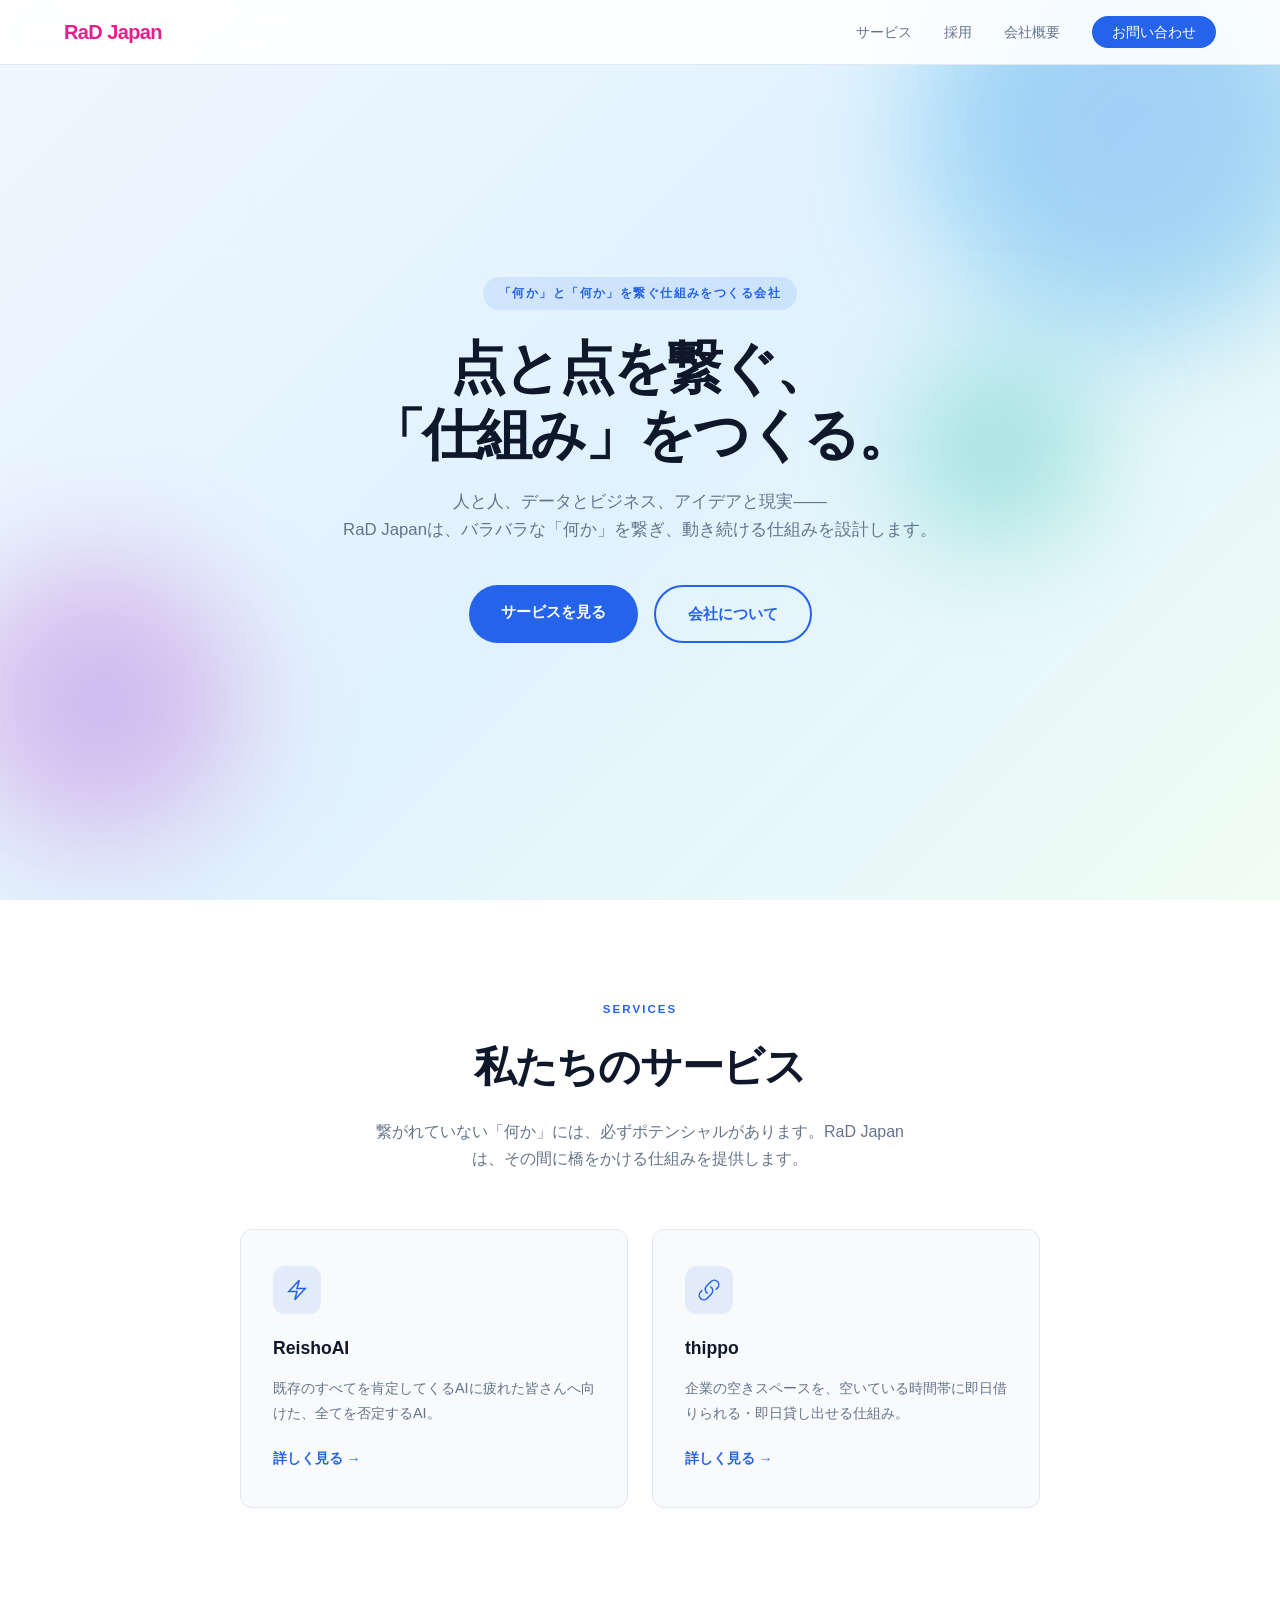
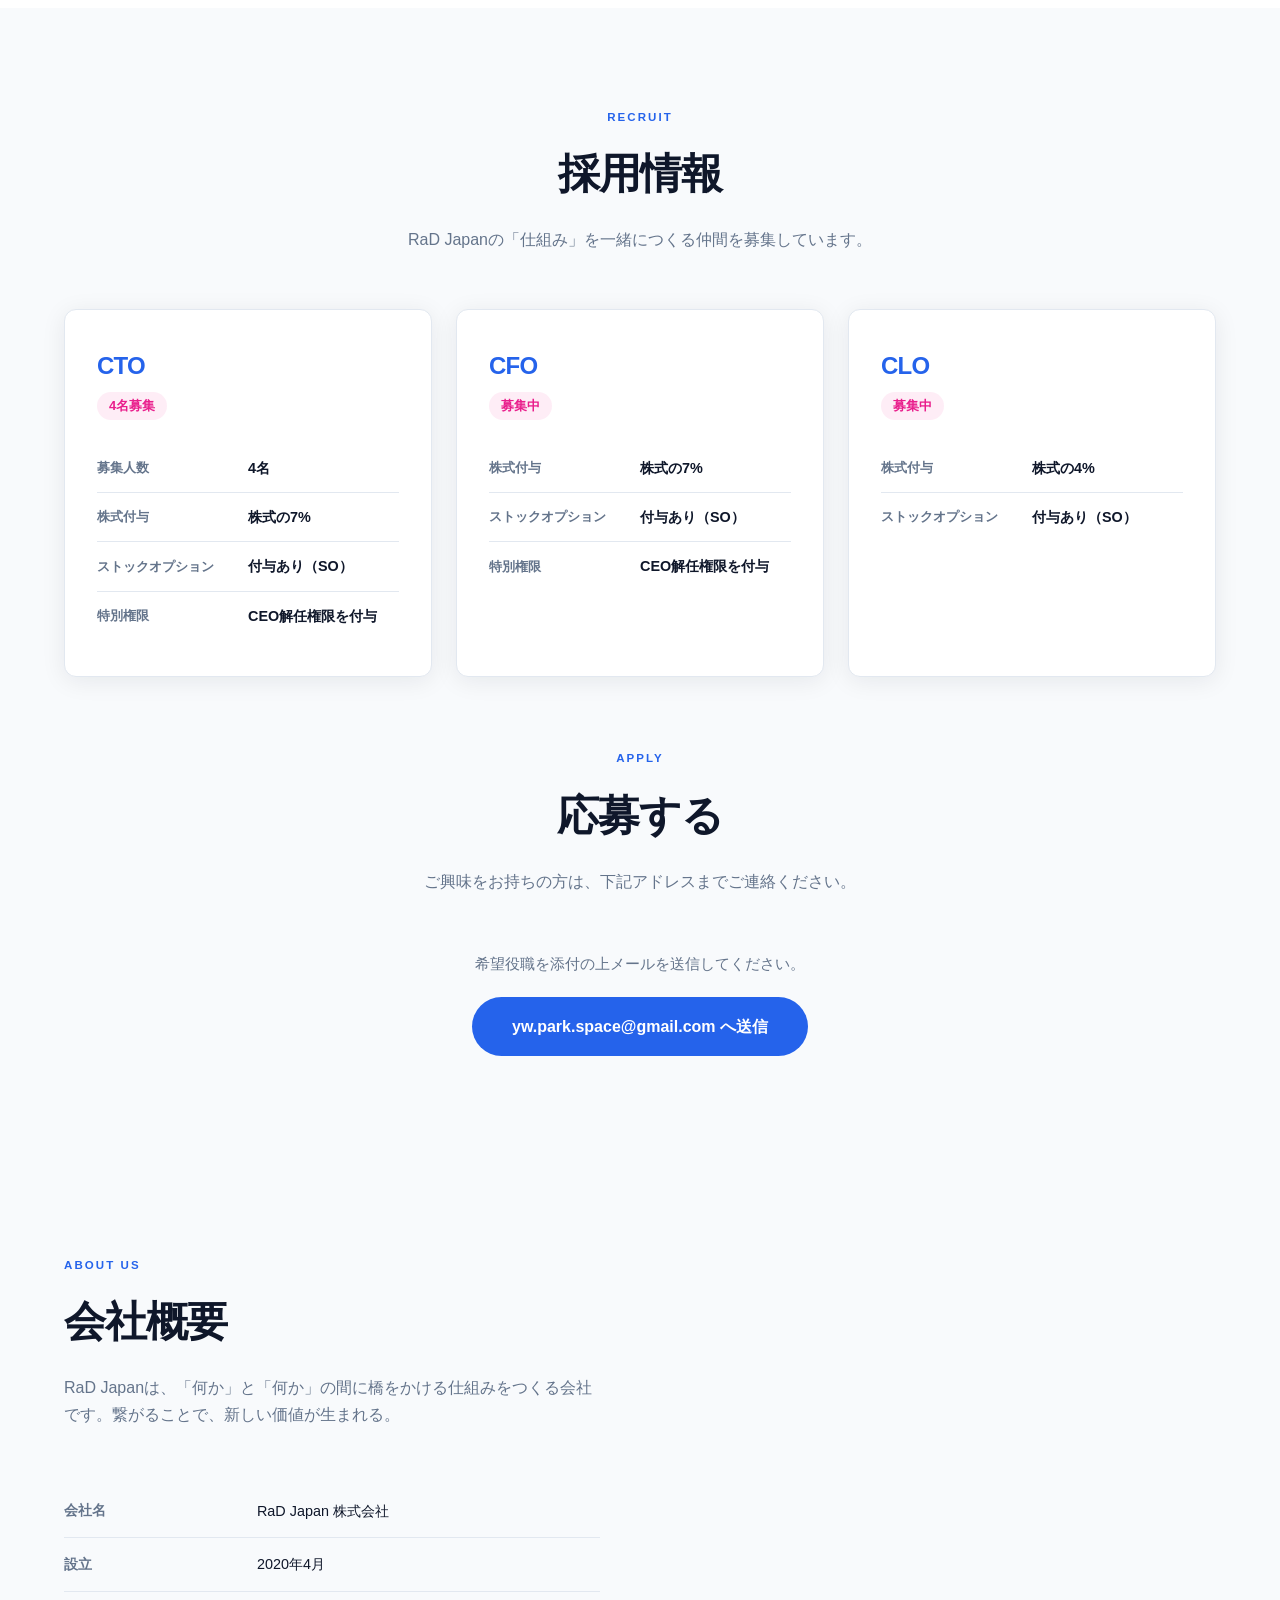
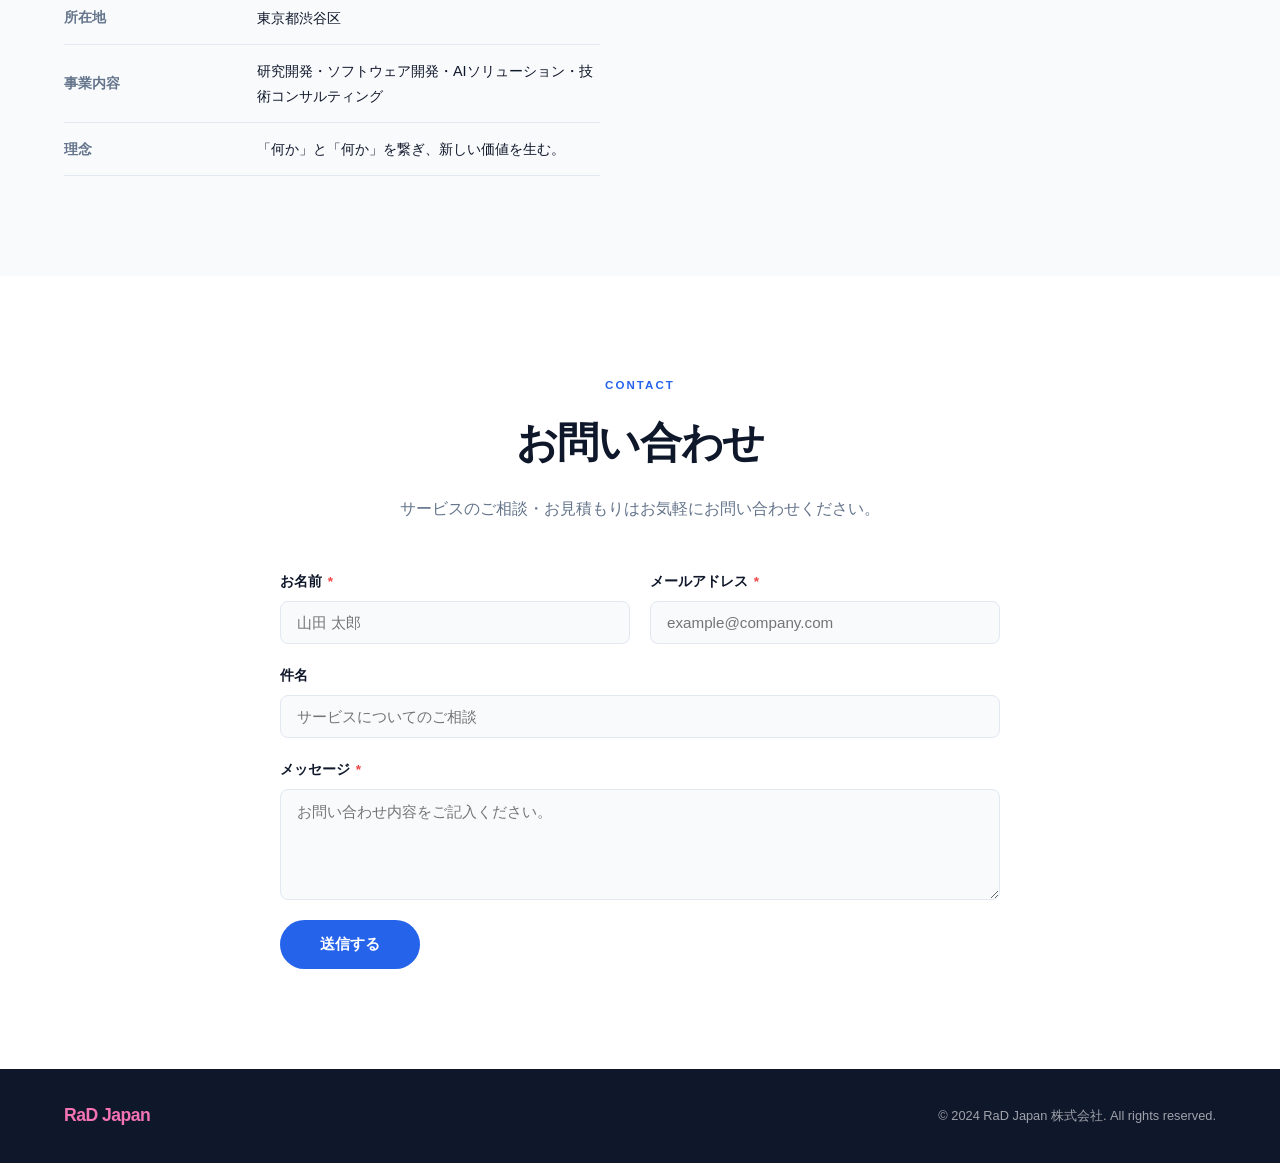
==== index.html @ 1c097aaa "Add instruction text to apply section https://claude.ai/code/session_01Wf5ooCDdv7tKXavxCv26e6" ====
<!DOCTYPE html>
<html lang="ja">
<head>
  <meta charset="UTF-8">
  <meta name="viewport" content="width=device-width, initial-scale=1.0">
  <title>RaD Japan | 繋ぐ「仕組み」をつくる会社</title>
  <link rel="stylesheet" href="style.css">
</head>
<body>

  <!-- ナビゲーション -->
  <header class="header">
    <nav class="nav">
      <a href="#" class="logo">RaD Japan</a>
      <ul class="nav-links">
        <li><a href="#services">サービス</a></li>
        <li><a href="#recruit">採用</a></li>
        <li><a href="#about">会社概要</a></li>
        <li><a href="#contact" class="btn-nav">お問い合わせ</a></li>
      </ul>
      <button class="hamburger" aria-label="メニュー">
        <span></span><span></span><span></span>
      </button>
    </nav>
  </header>

  <!-- Hero -->
  <section class="hero" id="home">
    <div class="hero-content">
      <p class="hero-label">「何か」と「何か」を繋ぐ仕組みをつくる会社</p>
      <h1 class="hero-title">点と点を繋ぐ、<br>「仕組み」をつくる。</h1>
      <p class="hero-sub">人と人、データとビジネス、アイデアと現実——<br>RaD Japanは、バラバラな「何か」を繋ぎ、動き続ける仕組みを設計します。</p>
      <div class="hero-actions">
        <a href="#services" class="btn-primary">サービスを見る</a>
        <a href="#about" class="btn-outline">会社について</a>
      </div>
    </div>
    <div class="hero-visual">
      <div class="orb orb-1"></div>
      <div class="orb orb-2"></div>
      <div class="orb orb-3"></div>
    </div>
  </section>

  <!-- サービス紹介 -->
  <section class="services" id="services">
    <div class="container">
      <div class="section-header">
        <p class="section-label">SERVICES</p>
        <h2>私たちのサービス</h2>
        <p class="section-desc">繋がれていない「何か」には、必ずポテンシャルがあります。RaD Japanは、その間に橋をかける仕組みを提供します。</p>
      </div>
      <div class="services-grid services-grid--two">
        <a class="service-card service-card--link" href="https://reisho-ai.vercel.app/" target="_blank" rel="noopener noreferrer">
          <div class="service-icon">
            <svg viewBox="0 0 24 24" fill="none" stroke="currentColor" stroke-width="1.5">
              <path d="M3.75 13.5l10.5-11.25L12 10.5h8.25L9.75 21.75 12 13.5H3.75z"/>
            </svg>
          </div>
          <h3>ReishoAI</h3>
          <p>既存のすべてを肯定してくるAIに疲れた皆さんへ向けた、全てを否定するAI。</p>
          <span class="service-link-label">詳しく見る →</span>
        </a>
        <a class="service-card service-card--link" href="https://thippo-radjapan.vercel.app/" target="_blank" rel="noopener noreferrer">
          <div class="service-icon">
            <svg viewBox="0 0 24 24" fill="none" stroke="currentColor" stroke-width="1.5">
              <path d="M13.19 8.688a4.5 4.5 0 011.242 7.244l-4.5 4.5a4.5 4.5 0 01-6.364-6.364l1.757-1.757m13.35-.622l1.757-1.757a4.5 4.5 0 00-6.364-6.364l-4.5 4.5a4.5 4.5 0 001.242 7.244"/>
            </svg>
          </div>
          <h3>thippo</h3>
          <p>企業の空きスペースを、空いている時間帯に即日借りられる・即日貸し出せる仕組み。</p>
          <span class="service-link-label">詳しく見る →</span>
        </a>
      </div>
    </div>
  </section>

  <!-- 採用 -->
  <section class="recruit" id="recruit">
    <div class="container">
      <div class="section-header">
        <p class="section-label">RECRUIT</p>
        <h2>採用情報</h2>
        <p class="section-desc">RaD Japanの「仕組み」を一緒につくる仲間を募集しています。</p>
      </div>
      <div class="recruit-grid">

        <div class="recruit-card">
          <div class="recruit-role">CTO</div>
          <div class="recruit-count">4名募集</div>
          <table class="recruit-table">
            <tbody>
              <tr>
                <th>募集人数</th>
                <td>4名</td>
              </tr>
              <tr>
                <th>株式付与</th>
                <td>株式の7%</td>
              </tr>
              <tr>
                <th>ストックオプション</th>
                <td>付与あり（SO）</td>
              </tr>
              <tr>
                <th>特別権限</th>
                <td>CEO解任権限を付与</td>
              </tr>
            </tbody>
          </table>
        </div>

        <div class="recruit-card">
          <div class="recruit-role">CFO</div>
          <div class="recruit-count">募集中</div>
          <table class="recruit-table">
            <tbody>
              <tr>
                <th>株式付与</th>
                <td>株式の7%</td>
              </tr>
              <tr>
                <th>ストックオプション</th>
                <td>付与あり（SO）</td>
              </tr>
              <tr>
                <th>特別権限</th>
                <td>CEO解任権限を付与</td>
              </tr>
            </tbody>
          </table>
        </div>

        <div class="recruit-card">
          <div class="recruit-role">CLO</div>
          <div class="recruit-count">募集中</div>
          <table class="recruit-table">
            <tbody>
              <tr>
                <th>株式付与</th>
                <td>株式の4%</td>
              </tr>
              <tr>
                <th>ストックオプション</th>
                <td>付与あり（SO）</td>
              </tr>
            </tbody>
          </table>
        </div>

      </div>

      <!-- 応募 -->
      <div class="apply-wrap" id="apply">
        <div class="section-header" style="margin-top: 72px;">
          <p class="section-label">APPLY</p>
          <h2>応募する</h2>
          <p class="section-desc">ご興味をお持ちの方は、下記アドレスまでご連絡ください。</p>
        </div>
        <div class="apply-email-box">
          <p class="apply-note">希望役職を添付の上メールを送信してください。</p>
          <a href="mailto:yw.park.space@gmail.com" class="apply-email-link">yw.park.space@gmail.com へ送信</a>
        </div>
      </div>

    </div>
  </section>

  <!-- 会社概要 -->
  <section class="about" id="about">
    <div class="container about-inner">
      <div class="about-text">
        <div class="section-header left">
          <p class="section-label">ABOUT US</p>
          <h2>会社概要</h2>
          <p class="section-desc">RaD Japanは、「何か」と「何か」の間に橋をかける仕組みをつくる会社です。繋がることで、新しい価値が生まれる。</p>
        </div>
        <table class="about-table">
          <tbody>
            <tr>
              <th>会社名</th>
              <td>RaD Japan 株式会社</td>
            </tr>
            <tr>
              <th>設立</th>
              <td>2020年4月</td>
            </tr>
            <tr>
              <th>所在地</th>
              <td>東京都渋谷区</td>
            </tr>
            <tr>
              <th>事業内容</th>
              <td>研究開発・ソフトウェア開発・AIソリューション・技術コンサルティング</td>
            </tr>
            <tr>
              <th>理念</th>
              <td>「何か」と「何か」を繋ぎ、新しい価値を生む。</td>
            </tr>
          </tbody>
        </table>
      </div>
    </div>
  </section>

  <!-- お問い合わせ -->
  <section class="contact" id="contact">
    <div class="container contact-inner">
      <div class="section-header">
        <p class="section-label">CONTACT</p>
        <h2>お問い合わせ</h2>
        <p class="section-desc">サービスのご相談・お見積もりはお気軽にお問い合わせください。</p>
      </div>
      <form class="contact-form" id="contactForm">
        <div class="form-row">
          <div class="form-group">
            <label for="name">お名前 <span>*</span></label>
            <input type="text" id="name" name="name" placeholder="山田 太郎" required>
          </div>
          <div class="form-group">
            <label for="email">メールアドレス <span>*</span></label>
            <input type="email" id="email" name="email" placeholder="example@company.com" required>
          </div>
        </div>
        <div class="form-group">
          <label for="subject">件名</label>
          <input type="text" id="subject" name="subject" placeholder="サービスについてのご相談">
        </div>
        <div class="form-group">
          <label for="message">メッセージ <span>*</span></label>
          <textarea id="message" name="message" rows="5" placeholder="お問い合わせ内容をご記入ください。" required></textarea>
        </div>
        <button type="submit" class="btn-primary">送信する</button>
      </form>
    </div>
  </section>

  <!-- フッター -->
  <footer class="footer">
    <div class="container footer-inner">
      <p class="footer-logo">RaD Japan</p>
      <p class="footer-copy">&copy; 2024 RaD Japan 株式会社. All rights reserved.</p>
    </div>
  </footer>

  <script src="script.js"></script>
</body>
</html>
---- style.css ----
*, *::before, *::after { box-sizing: border-box; margin: 0; padding: 0; }

:root {
  --primary: #2563eb;
  --primary-dark: #1d4ed8;
  --accent: #06b6d4;
  --text: #0f172a;
  --text-muted: #64748b;
  --bg: #ffffff;
  --bg-alt: #f8fafc;
  --border: #e2e8f0;
  --radius: 12px;
  --shadow: 0 4px 24px rgba(15,23,42,0.08);
}

html { scroll-behavior: smooth; }

body {
  font-family: 'Hiragino Kaku Gothic ProN', 'Hiragino Sans', 'Noto Sans JP', sans-serif;
  color: var(--text);
  background: var(--bg);
  line-height: 1.7;
}

/* ========== HEADER ========== */
.header {
  position: fixed;
  top: 0; left: 0; right: 0;
  z-index: 100;
  background: rgba(255,255,255,0.9);
  backdrop-filter: blur(12px);
  border-bottom: 1px solid var(--border);
}

.nav {
  max-width: 1200px;
  margin: 0 auto;
  padding: 0 24px;
  height: 64px;
  display: flex;
  align-items: center;
  justify-content: space-between;
}

.logo {
  font-size: 1.25rem;
  font-weight: 800;
  color: #e91e8c;
  text-decoration: none;
  letter-spacing: -0.03em;
}

.nav-links {
  list-style: none;
  display: flex;
  align-items: center;
  gap: 32px;
}

.nav-links a {
  text-decoration: none;
  color: var(--text-muted);
  font-size: 0.9rem;
  font-weight: 500;
  transition: color 0.2s;
}

.nav-links a:hover { color: var(--primary); }

.btn-nav {
  background: var(--primary);
  color: #fff !important;
  padding: 8px 20px;
  border-radius: 999px;
  transition: background 0.2s !important;
}

.btn-nav:hover { background: var(--primary-dark) !important; color: #fff !important; }

.hamburger {
  display: none;
  flex-direction: column;
  gap: 5px;
  background: none;
  border: none;
  cursor: pointer;
  padding: 4px;
}

.hamburger span {
  display: block;
  width: 22px;
  height: 2px;
  background: var(--text);
  border-radius: 2px;
  transition: 0.3s;
}

/* ========== HERO ========== */
.hero {
  position: relative;
  min-height: 100vh;
  display: flex;
  align-items: center;
  padding: 100px 24px 80px;
  overflow: hidden;
  background: linear-gradient(135deg, #f0f7ff 0%, #e0f2fe 50%, #f0fdf4 100%);
}

.hero-content {
  max-width: 680px;
  margin: 0 auto;
  text-align: center;
  position: relative;
  z-index: 2;
}

.hero-label {
  display: inline-block;
  background: rgba(37,99,235,0.1);
  color: var(--primary);
  font-size: 0.75rem;
  font-weight: 700;
  letter-spacing: 0.12em;
  padding: 6px 16px;
  border-radius: 999px;
  margin-bottom: 24px;
}

.hero-title {
  font-size: clamp(2.2rem, 5vw, 3.5rem);
  font-weight: 900;
  line-height: 1.2;
  letter-spacing: -0.04em;
  color: var(--text);
  margin-bottom: 20px;
}

.hero-sub {
  font-size: 1.05rem;
  color: var(--text-muted);
  margin-bottom: 40px;
}

.hero-actions {
  display: flex;
  gap: 16px;
  justify-content: center;
  flex-wrap: wrap;
}

.btn-primary {
  background: var(--primary);
  color: #fff;
  padding: 14px 32px;
  border-radius: 999px;
  font-size: 0.95rem;
  font-weight: 700;
  text-decoration: none;
  border: none;
  cursor: pointer;
  transition: background 0.2s, transform 0.15s;
  display: inline-block;
}

.btn-primary:hover {
  background: var(--primary-dark);
  transform: translateY(-2px);
}

.btn-outline {
  background: transparent;
  color: var(--primary);
  padding: 14px 32px;
  border-radius: 999px;
  font-size: 0.95rem;
  font-weight: 700;
  text-decoration: none;
  border: 2px solid var(--primary);
  transition: background 0.2s, transform 0.15s;
  display: inline-block;
}

.btn-outline:hover {
  background: rgba(37,99,235,0.06);
  transform: translateY(-2px);
}

/* floating orbs */
.hero-visual { position: absolute; inset: 0; pointer-events: none; }

.orb {
  position: absolute;
  border-radius: 50%;
  filter: blur(60px);
  opacity: 0.35;
  animation: float 8s ease-in-out infinite;
}

.orb-1 {
  width: 420px; height: 420px;
  background: radial-gradient(circle, #3b82f6, #06b6d4);
  top: -80px; right: -60px;
  animation-delay: 0s;
}

.orb-2 {
  width: 280px; height: 280px;
  background: radial-gradient(circle, #8b5cf6, #ec4899);
  bottom: 60px; left: -40px;
  animation-delay: -3s;
}

.orb-3 {
  width: 180px; height: 180px;
  background: radial-gradient(circle, #10b981, #06b6d4);
  top: 40%; right: 15%;
  animation-delay: -5s;
}

@keyframes float {
  0%, 100% { transform: translateY(0) scale(1); }
  50% { transform: translateY(-30px) scale(1.05); }
}

/* ========== CONTAINER ========== */
.container {
  max-width: 1200px;
  margin: 0 auto;
  padding: 0 24px;
}

/* ========== SECTION HEADER ========== */
.section-header {
  text-align: center;
  margin-bottom: 56px;
}

.section-header.left { text-align: left; }

.section-label {
  font-size: 0.72rem;
  font-weight: 800;
  letter-spacing: 0.18em;
  color: var(--primary);
  margin-bottom: 12px;
}

.section-header h2 {
  font-size: clamp(1.8rem, 3.5vw, 2.6rem);
  font-weight: 900;
  letter-spacing: -0.03em;
  margin-bottom: 16px;
}

.section-desc {
  color: var(--text-muted);
  font-size: 1rem;
  max-width: 560px;
  margin: 0 auto;
}

.section-header.left .section-desc { margin: 0; }

/* ========== SERVICES ========== */
.services {
  padding: 100px 0;
  background: var(--bg);
}

.services-grid {
  display: grid;
  grid-template-columns: repeat(auto-fit, minmax(260px, 1fr));
  gap: 24px;
}

.services-grid--two {
  grid-template-columns: repeat(2, 1fr);
  max-width: 800px;
  margin: 0 auto;
}

.service-card {
  background: var(--bg-alt);
  border: 1px solid var(--border);
  border-radius: var(--radius);
  padding: 36px 32px;
  transition: box-shadow 0.25s, transform 0.25s;
}

.service-card--link {
  text-decoration: none;
  color: inherit;
  display: flex;
  flex-direction: column;
  cursor: pointer;
}

.service-card--link:hover {
  box-shadow: var(--shadow);
  transform: translateY(-4px);
  border-color: var(--primary);
}

.service-link-label {
  margin-top: auto;
  padding-top: 20px;
  font-size: 0.85rem;
  font-weight: 700;
  color: var(--primary);
}

.service-card:hover {
  box-shadow: var(--shadow);
  transform: translateY(-4px);
}

@media (max-width: 600px) {
  .services-grid--two {
    grid-template-columns: 1fr;
  }
}

.service-icon {
  width: 48px;
  height: 48px;
  background: rgba(37,99,235,0.1);
  border-radius: 12px;
  display: flex;
  align-items: center;
  justify-content: center;
  margin-bottom: 20px;
  color: var(--primary);
}

.service-icon svg {
  width: 24px;
  height: 24px;
}

.service-card h3 {
  font-size: 1.1rem;
  font-weight: 700;
  margin-bottom: 12px;
}

.service-card p {
  font-size: 0.9rem;
  color: var(--text-muted);
  line-height: 1.8;
}

/* ========== ABOUT ========== */
.about {
  padding: 100px 0;
  background: var(--bg-alt);
}

.about-inner {
  display: grid;
  grid-template-columns: 1fr 1fr;
  gap: 80px;
  align-items: center;
}

.about-table {
  width: 100%;
  border-collapse: collapse;
  margin-top: 32px;
}

.about-table tr {
  border-bottom: 1px solid var(--border);
}

.about-table th {
  text-align: left;
  font-size: 0.85rem;
  font-weight: 600;
  color: var(--text-muted);
  padding: 14px 0;
  width: 36%;
  white-space: nowrap;
}

.about-table td {
  font-size: 0.9rem;
  padding: 14px 0;
  color: var(--text);
}

.about-stats {
  display: grid;
  grid-template-columns: 1fr 1fr;
  gap: 32px;
}

.stat {
  background: var(--bg);
  border: 1px solid var(--border);
  border-radius: var(--radius);
  padding: 32px 24px;
  text-align: center;
  box-shadow: var(--shadow);
}

.stat-num {
  font-size: 2.8rem;
  font-weight: 900;
  color: var(--primary);
  letter-spacing: -0.04em;
}

.stat-unit {
  font-size: 1.4rem;
  font-weight: 700;
  color: var(--primary);
}

.stat p {
  font-size: 0.85rem;
  color: var(--text-muted);
  margin-top: 8px;
}

/* ========== CONTACT ========== */
.contact {
  padding: 100px 0;
  background: var(--bg);
}

.contact-inner .section-header { margin-bottom: 48px; }

.contact-form {
  max-width: 720px;
  margin: 0 auto;
  display: flex;
  flex-direction: column;
  gap: 20px;
}

.form-row {
  display: grid;
  grid-template-columns: 1fr 1fr;
  gap: 20px;
}

.form-group {
  display: flex;
  flex-direction: column;
  gap: 8px;
}

.form-group label {
  font-size: 0.85rem;
  font-weight: 600;
  color: var(--text);
}

.form-group label span {
  color: #ef4444;
  margin-left: 2px;
}

.form-group input,
.form-group select,
.form-group textarea {
  padding: 12px 16px;
  border: 1.5px solid var(--border);
  border-radius: 8px;
  font-size: 0.95rem;
  font-family: inherit;
  color: var(--text);
  background: var(--bg-alt);
  transition: border-color 0.2s;
  outline: none;
  resize: vertical;
}

.form-group input:focus,
.form-group select:focus,
.form-group textarea:focus {
  border-color: var(--primary);
  background: #fff;
}

.contact-form .btn-primary {
  align-self: flex-start;
  padding: 14px 40px;
}

/* success message */
.form-success {
  text-align: center;
  padding: 40px;
  color: #16a34a;
  font-size: 1.1rem;
  font-weight: 600;
  display: none;
}

/* ========== RECRUIT ========== */
.recruit {
  padding: 100px 0;
  background: var(--bg-alt);
}

.recruit-grid {
  display: grid;
  grid-template-columns: repeat(auto-fit, minmax(260px, 1fr));
  gap: 24px;
}

.recruit-card {
  background: var(--bg);
  border: 1px solid var(--border);
  border-radius: var(--radius);
  padding: 36px 32px;
  box-shadow: var(--shadow);
}

.recruit-role {
  font-size: 1.5rem;
  font-weight: 900;
  color: var(--primary);
  letter-spacing: -0.03em;
  margin-bottom: 4px;
}

.recruit-count {
  font-size: 0.8rem;
  font-weight: 700;
  color: #e91e8c;
  background: rgba(233,30,140,0.08);
  display: inline-block;
  padding: 3px 12px;
  border-radius: 999px;
  margin-bottom: 24px;
}

.recruit-table {
  width: 100%;
  border-collapse: collapse;
}

.recruit-table tr {
  border-bottom: 1px solid var(--border);
}

.recruit-table tr:last-child {
  border-bottom: none;
}

.recruit-table th {
  text-align: left;
  font-size: 0.8rem;
  font-weight: 600;
  color: var(--text-muted);
  padding: 12px 0;
  width: 50%;
  white-space: nowrap;
}

.recruit-table td {
  font-size: 0.9rem;
  font-weight: 600;
  padding: 12px 0;
  color: var(--text);
}

.apply-email-box {
  text-align: center;
  margin: 0 auto;
}

.apply-note {
  font-size: 0.95rem;
  color: var(--text-muted);
  margin-bottom: 20px;
}

.apply-email-link {
  display: inline-block;
  background: var(--primary);
  color: #fff;
  padding: 16px 40px;
  border-radius: 999px;
  font-size: 1rem;
  font-weight: 700;
  text-decoration: none;
  transition: background 0.2s, transform 0.15s;
}

.apply-email-link:hover {
  background: var(--primary-dark);
  transform: translateY(-2px);
}

/* ========== FOOTER ========== */
.footer {
  background: var(--text);
  color: rgba(255,255,255,0.6);
  padding: 32px 0;
}

.footer-inner {
  display: flex;
  align-items: center;
  justify-content: space-between;
  flex-wrap: wrap;
  gap: 12px;
}

.footer-logo {
  font-size: 1.1rem;
  font-weight: 800;
  color: #f472b6;
  letter-spacing: -0.03em;
}

.footer-copy {
  font-size: 0.8rem;
}

/* ========== RESPONSIVE ========== */
@media (max-width: 768px) {
  .nav-links { display: none; }
  .hamburger { display: flex; }

  .nav-links.open {
    display: flex;
    flex-direction: column;
    position: absolute;
    top: 64px; left: 0; right: 0;
    background: #fff;
    border-bottom: 1px solid var(--border);
    padding: 20px 24px;
    gap: 16px;
  }

  .about-inner {
    grid-template-columns: 1fr;
    gap: 48px;
  }

  .form-row {
    grid-template-columns: 1fr;
  }

  .footer-inner {
    flex-direction: column;
    text-align: center;
  }
}
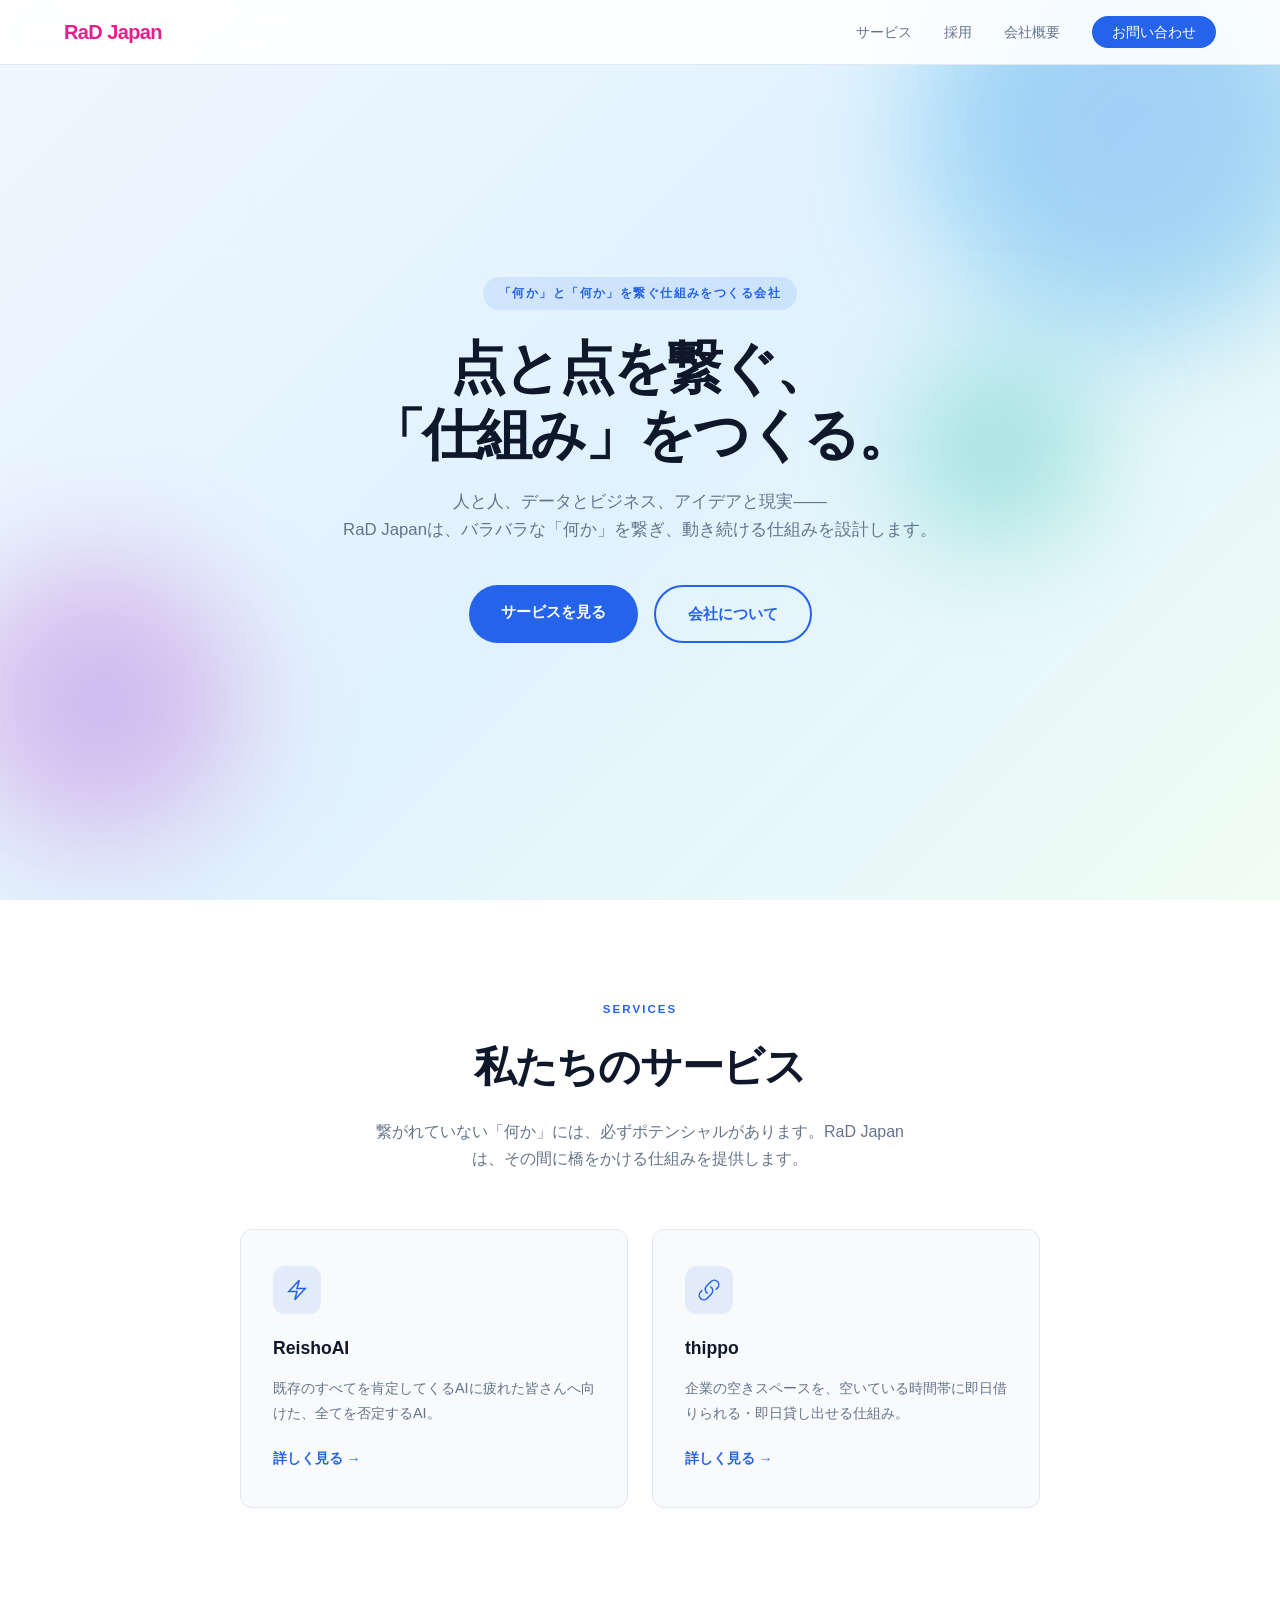
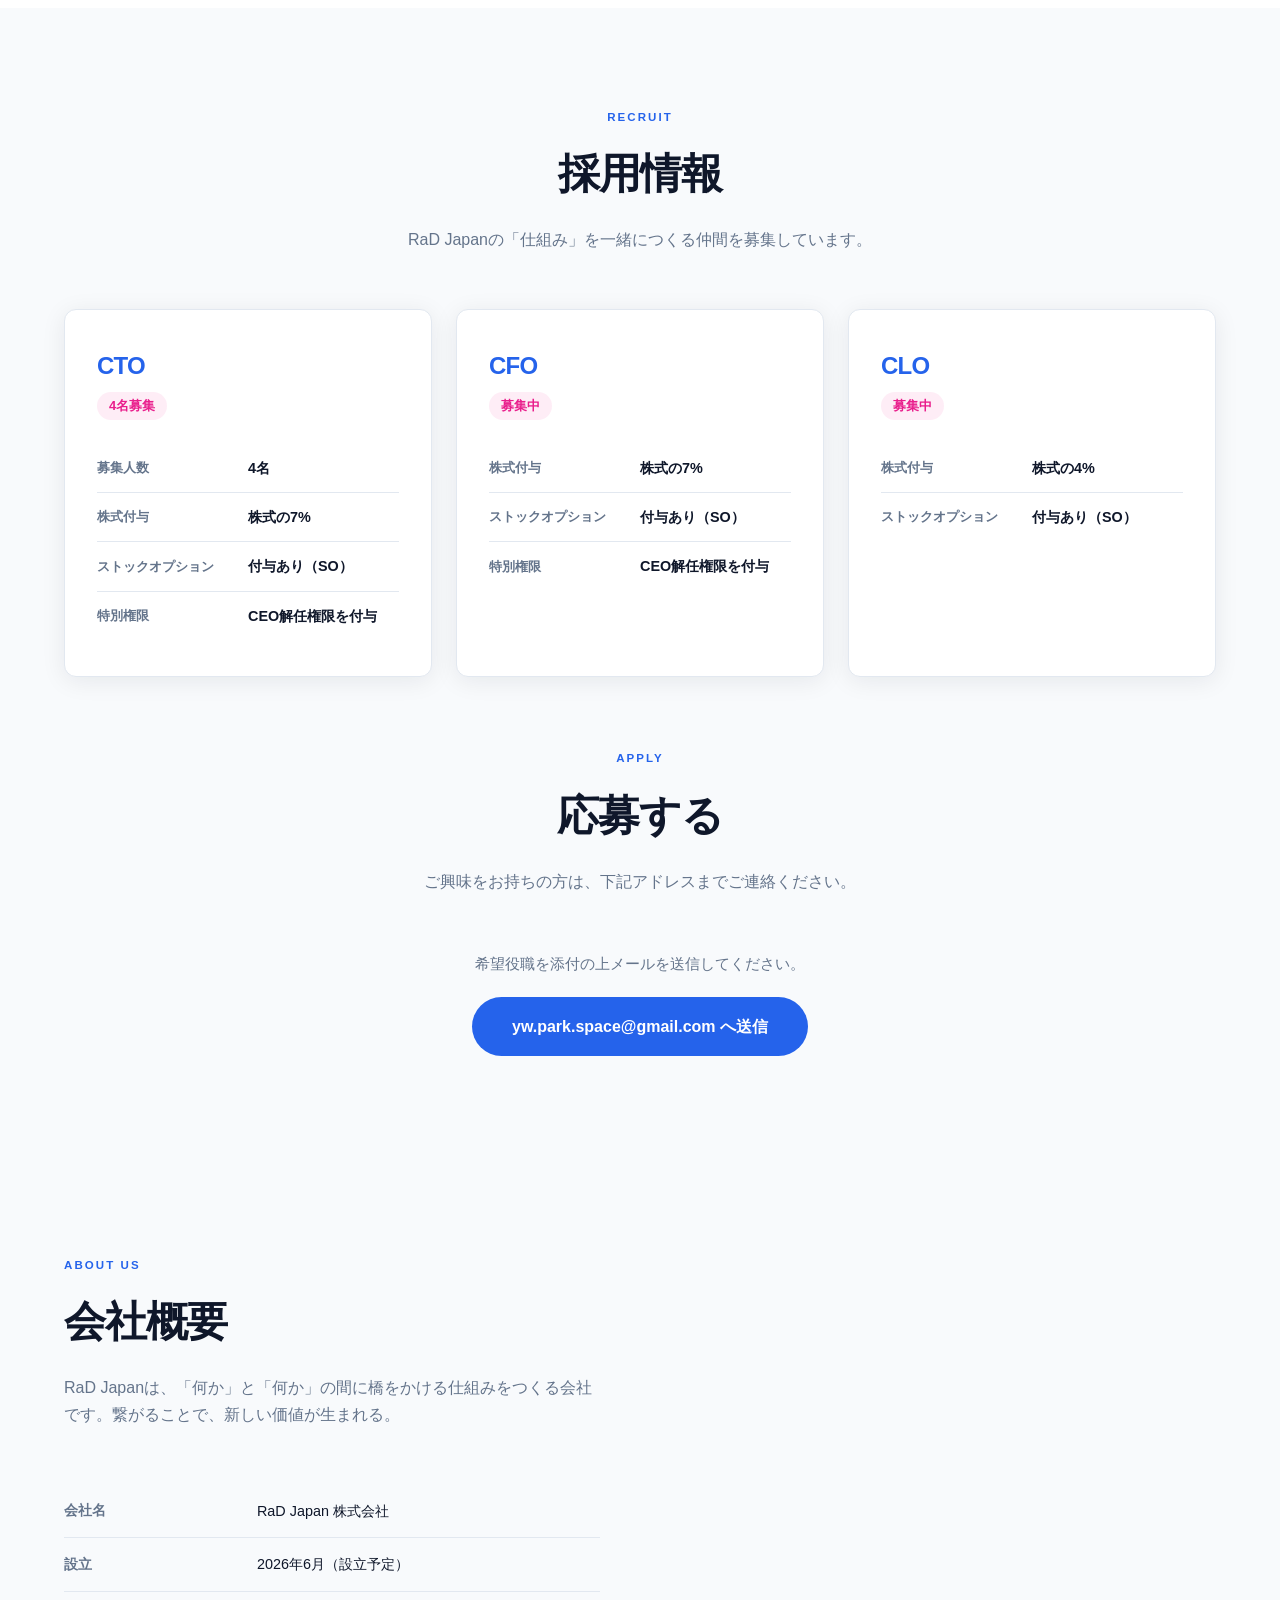
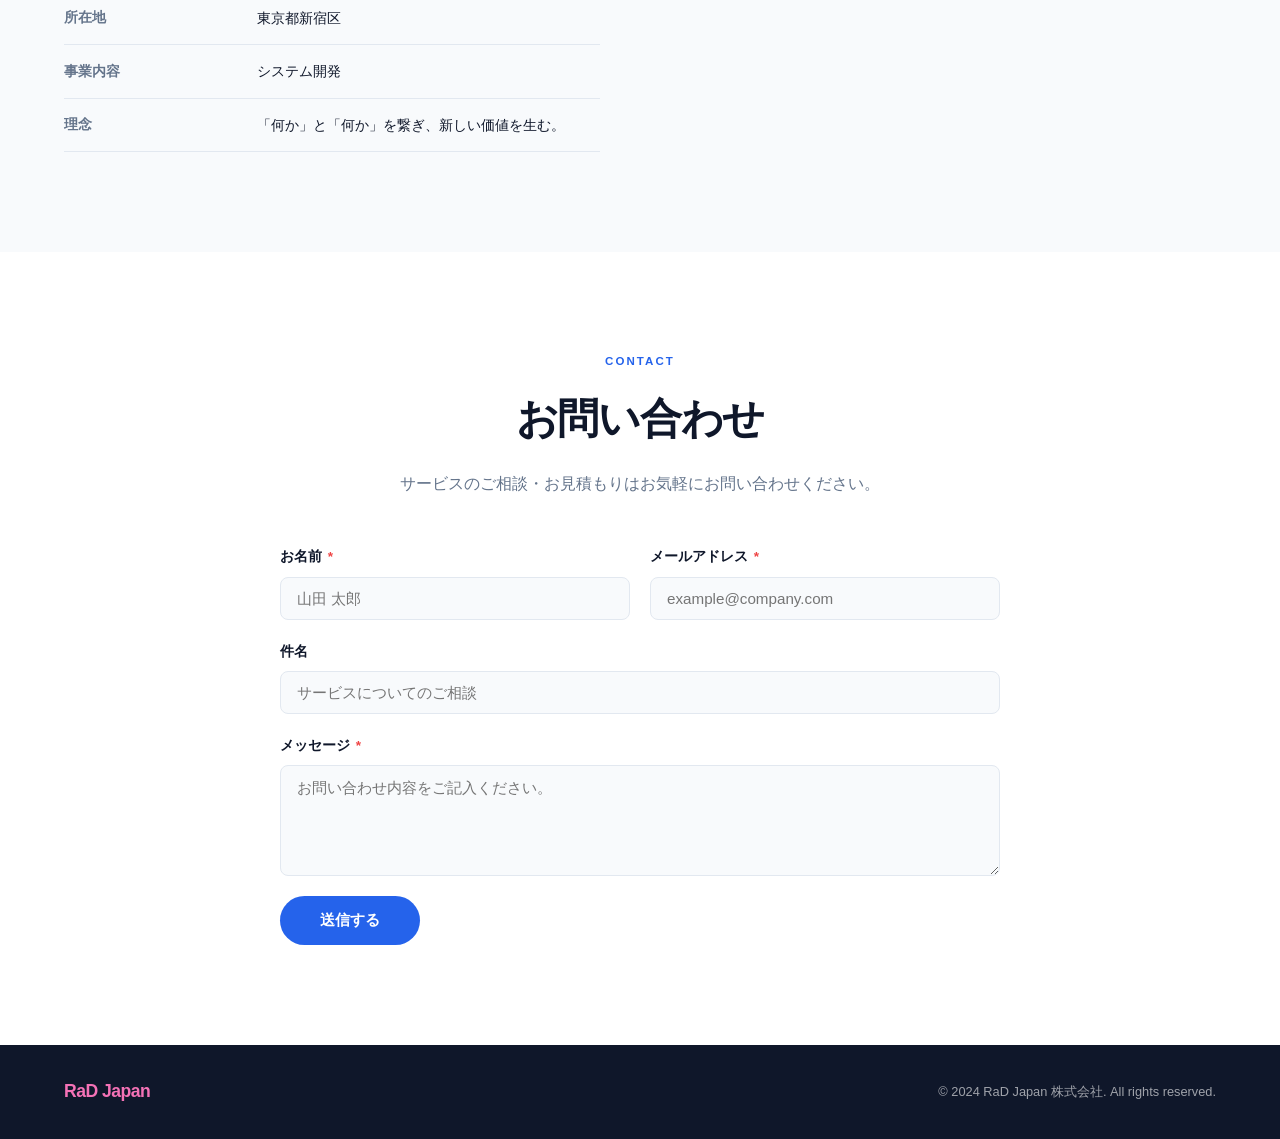
==== commit db2ccbf5: "Update company info: founding date, location, business description https://claude.ai/code/session_01" ====
--- a/index.html
+++ b/index.html
@@ -183,15 +183,15 @@
             </tr>
             <tr>
               <th>設立</th>
-              <td>2020年4月</td>
+              <td>2026年6月（設立予定）</td>
             </tr>
             <tr>
               <th>所在地</th>
-              <td>東京都渋谷区</td>
+              <td>東京都新宿区</td>
             </tr>
             <tr>
               <th>事業内容</th>
-              <td>研究開発・ソフトウェア開発・AIソリューション・技術コンサルティング</td>
+              <td>システム開発</td>
             </tr>
             <tr>
               <th>理念</th>
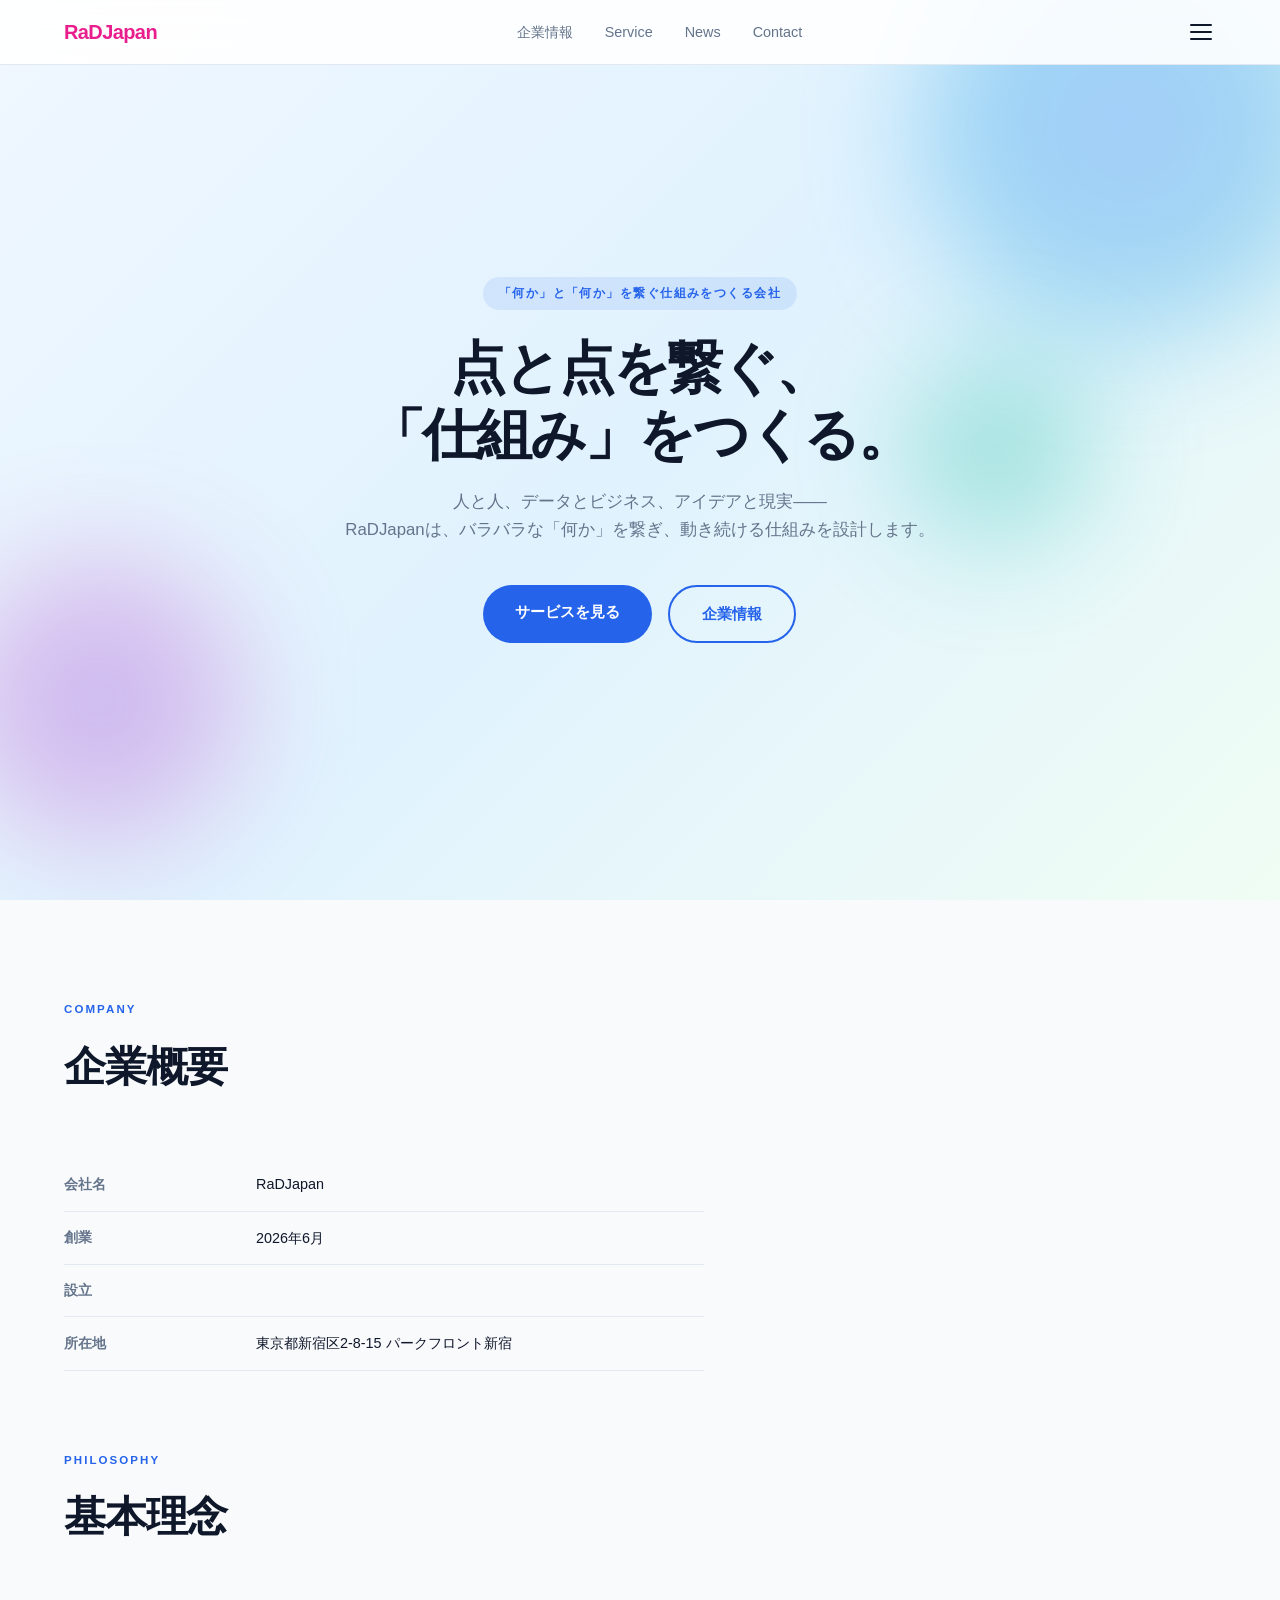
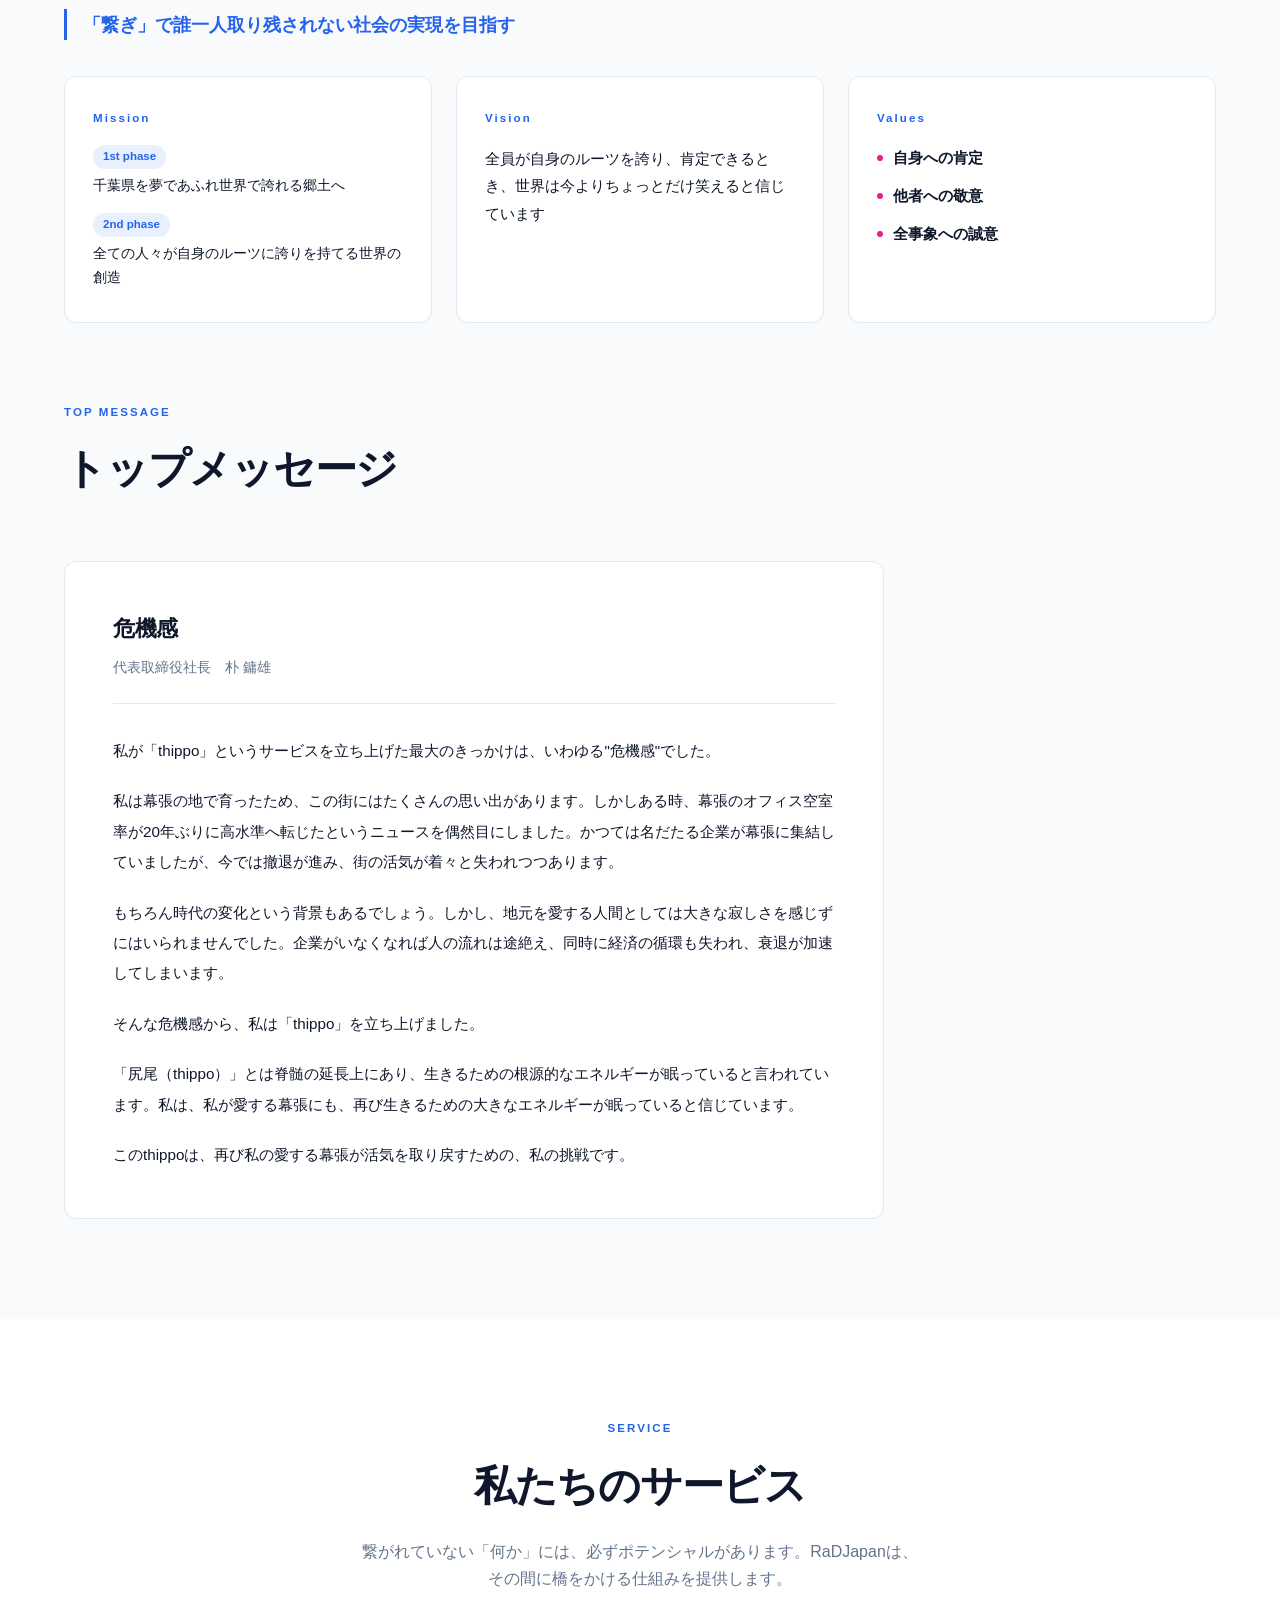
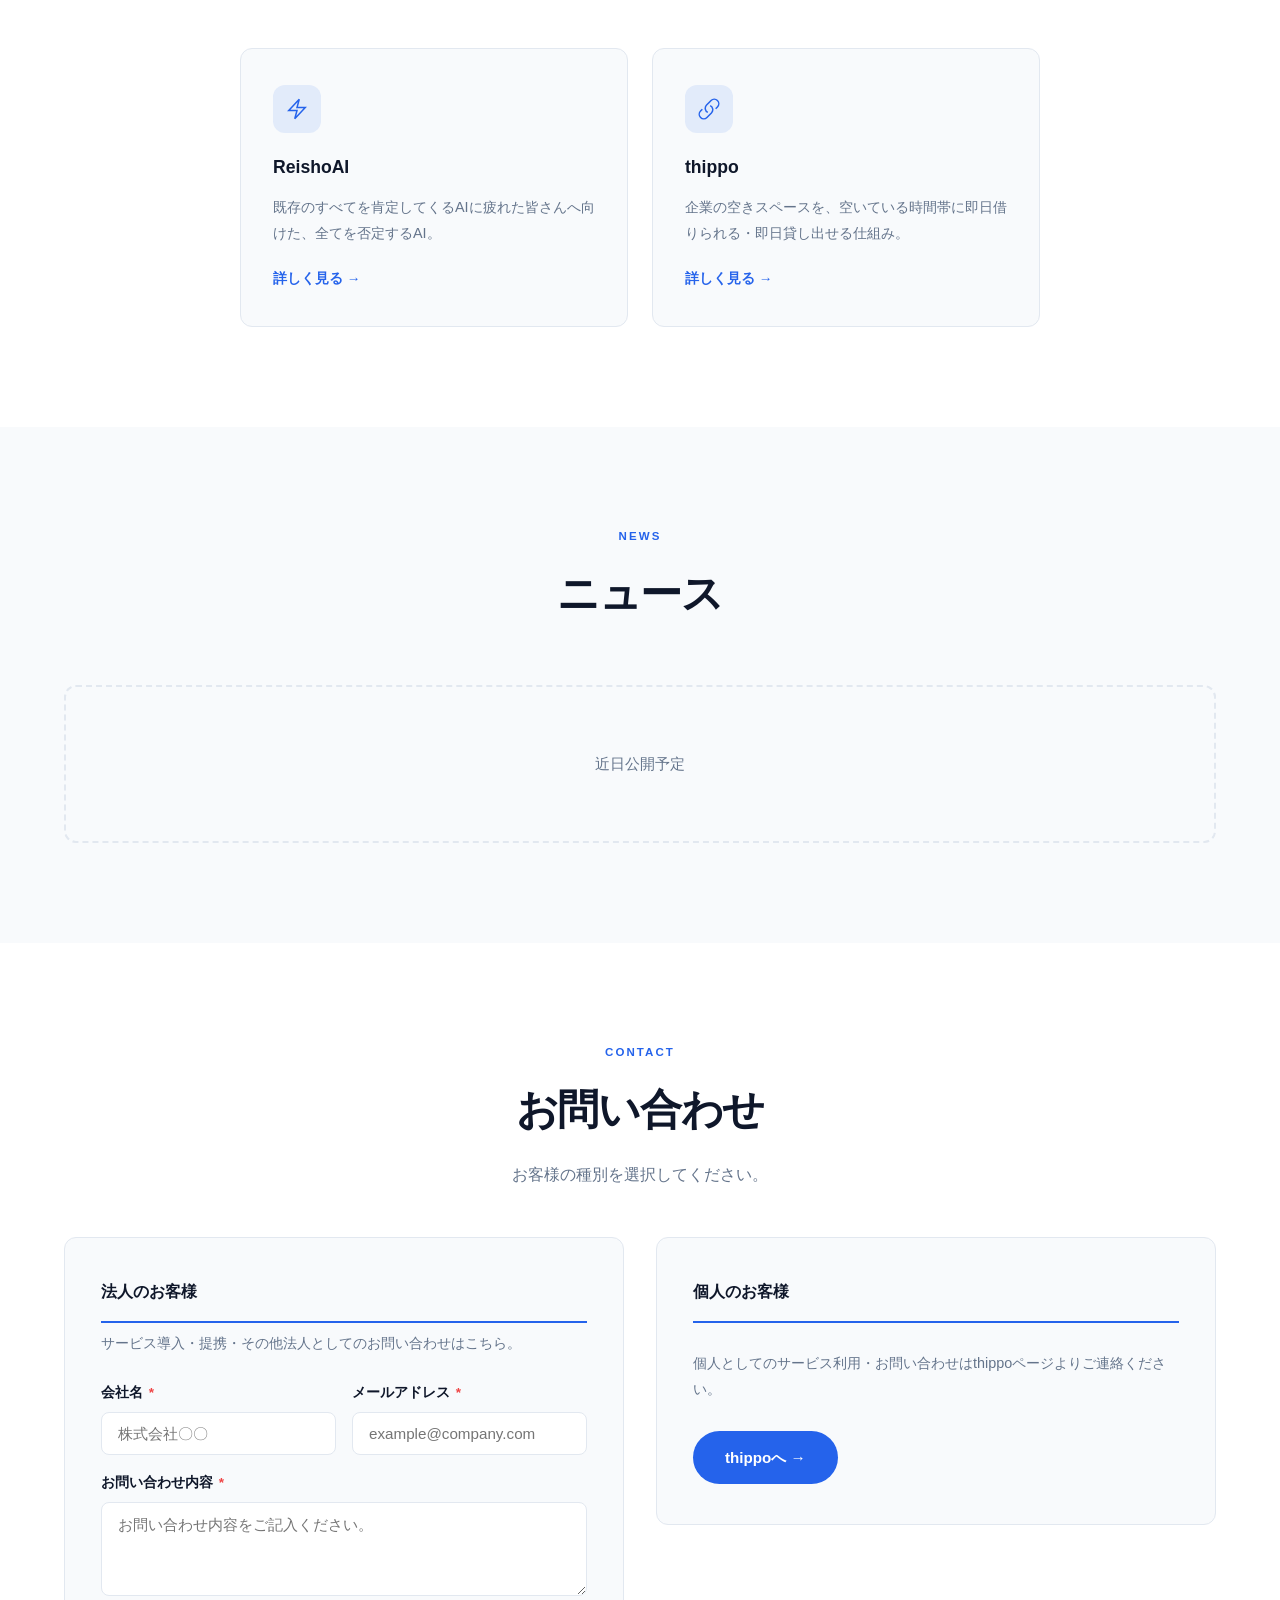
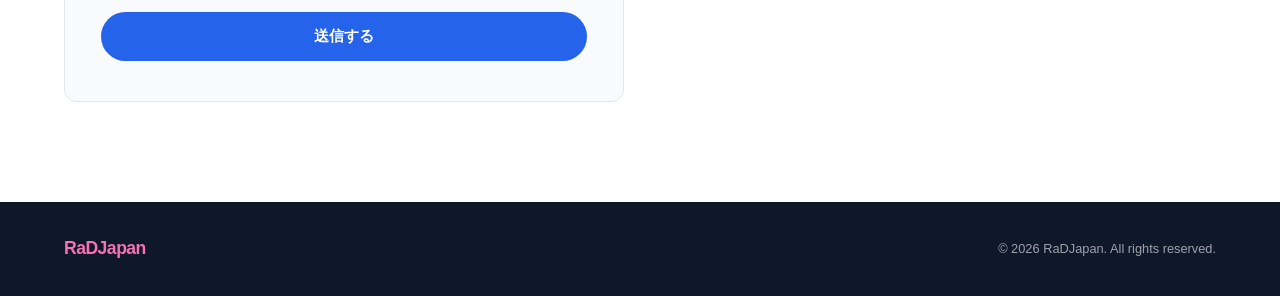
==== commit ff88c82f: "Major redesign: new nav, 企業情報/Service/News/Contact structure - Nav updated to 企業情報 / Service / News " ====
--- a/index.html
+++ b/index.html
@@ -3,7 +3,7 @@
 <head>
   <meta charset="UTF-8">
   <meta name="viewport" content="width=device-width, initial-scale=1.0">
-  <title>RaD Japan | 繋ぐ「仕組み」をつくる会社</title>
+  <title>RaDJapan | 繋ぎで誰一人取り残されない社会へ</title>
   <link rel="stylesheet" href="style.css">
 </head>
 <body>
@@ -11,12 +11,12 @@
   <!-- ナビゲーション -->
   <header class="header">
     <nav class="nav">
-      <a href="#" class="logo">RaD Japan</a>
+      <a href="#home" class="logo">RaDJapan</a>
       <ul class="nav-links">
-        <li><a href="#services">サービス</a></li>
-        <li><a href="#recruit">採用</a></li>
-        <li><a href="#about">会社概要</a></li>
-        <li><a href="#contact" class="btn-nav">お問い合わせ</a></li>
+        <li><a href="#company">企業情報</a></li>
+        <li><a href="#service">Service</a></li>
+        <li><a href="#news">News</a></li>
+        <li><a href="#contact">Contact</a></li>
       </ul>
       <button class="hamburger" aria-label="メニュー">
         <span></span><span></span><span></span>
@@ -29,10 +29,10 @@
     <div class="hero-content">
       <p class="hero-label">「何か」と「何か」を繋ぐ仕組みをつくる会社</p>
       <h1 class="hero-title">点と点を繋ぐ、<br>「仕組み」をつくる。</h1>
-      <p class="hero-sub">人と人、データとビジネス、アイデアと現実——<br>RaD Japanは、バラバラな「何か」を繋ぎ、動き続ける仕組みを設計します。</p>
+      <p class="hero-sub">人と人、データとビジネス、アイデアと現実——<br>RaDJapanは、バラバラな「何か」を繋ぎ、動き続ける仕組みを設計します。</p>
       <div class="hero-actions">
-        <a href="#services" class="btn-primary">サービスを見る</a>
-        <a href="#about" class="btn-outline">会社について</a>
+        <a href="#service" class="btn-primary">サービスを見る</a>
+        <a href="#company" class="btn-outline">企業情報</a>
       </div>
     </div>
     <div class="hero-visual">
@@ -42,13 +42,109 @@
     </div>
   </section>
 
-  <!-- サービス紹介 -->
-  <section class="services" id="services">
+  <!-- 企業情報 -->
+  <section class="company" id="company">
+    <div class="container">
+
+      <!-- 企業概要 -->
+      <div class="company-block">
+        <div class="section-header left">
+          <p class="section-label">COMPANY</p>
+          <h2>企業概要</h2>
+        </div>
+        <table class="about-table">
+          <tbody>
+            <tr>
+              <th>会社名</th>
+              <td>RaDJapan</td>
+            </tr>
+            <tr>
+              <th>創業</th>
+              <td>2026年6月</td>
+            </tr>
+            <tr>
+              <th>設立</th>
+              <td></td>
+            </tr>
+            <tr>
+              <th>所在地</th>
+              <td>東京都新宿区2-8-15 パークフロント新宿</td>
+            </tr>
+          </tbody>
+        </table>
+      </div>
+
+      <!-- 基本理念 -->
+      <div class="company-block">
+        <div class="section-header left">
+          <p class="section-label">PHILOSOPHY</p>
+          <h2>基本理念</h2>
+        </div>
+        <p class="philosophy-tagline">「繋ぎ」で誰一人取り残されない社会の実現を目指す</p>
+
+        <div class="philosophy-grid">
+          <div class="philosophy-card">
+            <p class="phil-label">Mission</p>
+            <div class="phil-phases">
+              <div class="phil-phase">
+                <span class="phase-tag">1st phase</span>
+                <p>千葉県を夢であふれ世界で誇れる郷土へ</p>
+              </div>
+              <div class="phil-phase">
+                <span class="phase-tag">2nd phase</span>
+                <p>全ての人々が自身のルーツに誇りを持てる世界の創造</p>
+              </div>
+            </div>
+          </div>
+
+          <div class="philosophy-card">
+            <p class="phil-label">Vision</p>
+            <p class="phil-body">全員が自身のルーツを誇り、肯定できるとき、世界は今よりちょっとだけ笑えると信じています</p>
+          </div>
+
+          <div class="philosophy-card">
+            <p class="phil-label">Values</p>
+            <ul class="values-list">
+              <li>自身への肯定</li>
+              <li>他者への敬意</li>
+              <li>全事象への誠意</li>
+            </ul>
+          </div>
+        </div>
+      </div>
+
+      <!-- トップメッセージ -->
+      <div class="company-block">
+        <div class="section-header left">
+          <p class="section-label">TOP MESSAGE</p>
+          <h2>トップメッセージ</h2>
+        </div>
+        <div class="message-box">
+          <div class="message-meta">
+            <p class="message-title-label">危機感</p>
+            <p class="message-author">代表取締役社長　朴 鏞雄</p>
+          </div>
+          <div class="message-body">
+            <p>私が「thippo」というサービスを立ち上げた最大のきっかけは、いわゆる"危機感"でした。</p>
+            <p>私は幕張の地で育ったため、この街にはたくさんの思い出があります。しかしある時、幕張のオフィス空室率が20年ぶりに高水準へ転じたというニュースを偶然目にしました。かつては名だたる企業が幕張に集結していましたが、今では撤退が進み、街の活気が着々と失われつつあります。</p>
+            <p>もちろん時代の変化という背景もあるでしょう。しかし、地元を愛する人間としては大きな寂しさを感じずにはいられませんでした。企業がいなくなれば人の流れは途絶え、同時に経済の循環も失われ、衰退が加速してしまいます。</p>
+            <p>そんな危機感から、私は「thippo」を立ち上げました。</p>
+            <p>「尻尾（thippo）」とは脊髄の延長上にあり、生きるための根源的なエネルギーが眠っていると言われています。私は、私が愛する幕張にも、再び生きるための大きなエネルギーが眠っていると信じています。</p>
+            <p>このthippoは、再び私の愛する幕張が活気を取り戻すための、私の挑戦です。</p>
+          </div>
+        </div>
+      </div>
+
+    </div>
+  </section>
+
+  <!-- Service -->
+  <section class="services" id="service">
     <div class="container">
       <div class="section-header">
-        <p class="section-label">SERVICES</p>
+        <p class="section-label">SERVICE</p>
         <h2>私たちのサービス</h2>
-        <p class="section-desc">繋がれていない「何か」には、必ずポテンシャルがあります。RaD Japanは、その間に橋をかける仕組みを提供します。</p>
+        <p class="section-desc">繋がれていない「何か」には、必ずポテンシャルがあります。RaDJapanは、その間に橋をかける仕組みを提供します。</p>
       </div>
       <div class="services-grid services-grid--two">
         <a class="service-card service-card--link" href="https://reisho-ai.vercel.app/" target="_blank" rel="noopener noreferrer">
@@ -61,7 +157,7 @@
           <p>既存のすべてを肯定してくるAIに疲れた皆さんへ向けた、全てを否定するAI。</p>
           <span class="service-link-label">詳しく見る →</span>
         </a>
-        <a class="service-card service-card--link" href="https://thippo-radjapan.vercel.app/" target="_blank" rel="noopener noreferrer">
+        <a class="service-card service-card--link" href="https://lie.ee/WWwVzhB" target="_blank" rel="noopener noreferrer">
           <div class="service-icon">
             <svg viewBox="0 0 24 24" fill="none" stroke="currentColor" stroke-width="1.5">
               <path d="M13.19 8.688a4.5 4.5 0 011.242 7.244l-4.5 4.5a4.5 4.5 0 01-6.364-6.364l1.757-1.757m13.35-.622l1.757-1.757a4.5 4.5 0 00-6.364-6.364l-4.5 4.5a4.5 4.5 0 001.242 7.244"/>
@@ -75,171 +171,66 @@
     </div>
   </section>
 
-  <!-- 採用 -->
-  <section class="recruit" id="recruit">
+  <!-- News -->
+  <section class="news" id="news">
     <div class="container">
       <div class="section-header">
-        <p class="section-label">RECRUIT</p>
-        <h2>採用情報</h2>
-        <p class="section-desc">RaD Japanの「仕組み」を一緒につくる仲間を募集しています。</p>
-      </div>
-      <div class="recruit-grid">
-
-        <div class="recruit-card">
-          <div class="recruit-role">CTO</div>
-          <div class="recruit-count">4名募集</div>
-          <table class="recruit-table">
-            <tbody>
-              <tr>
-                <th>募集人数</th>
-                <td>4名</td>
-              </tr>
-              <tr>
-                <th>株式付与</th>
-                <td>株式の7%</td>
-              </tr>
-              <tr>
-                <th>ストックオプション</th>
-                <td>付与あり（SO）</td>
-              </tr>
-              <tr>
-                <th>特別権限</th>
-                <td>CEO解任権限を付与</td>
-              </tr>
-            </tbody>
-          </table>
-        </div>
-
-        <div class="recruit-card">
-          <div class="recruit-role">CFO</div>
-          <div class="recruit-count">募集中</div>
-          <table class="recruit-table">
-            <tbody>
-              <tr>
-                <th>株式付与</th>
-                <td>株式の7%</td>
-              </tr>
-              <tr>
-                <th>ストックオプション</th>
-                <td>付与あり（SO）</td>
-              </tr>
-              <tr>
-                <th>特別権限</th>
-                <td>CEO解任権限を付与</td>
-              </tr>
-            </tbody>
-          </table>
-        </div>
-
-        <div class="recruit-card">
-          <div class="recruit-role">CLO</div>
-          <div class="recruit-count">募集中</div>
-          <table class="recruit-table">
-            <tbody>
-              <tr>
-                <th>株式付与</th>
-                <td>株式の4%</td>
-              </tr>
-              <tr>
-                <th>ストックオプション</th>
-                <td>付与あり（SO）</td>
-              </tr>
-            </tbody>
-          </table>
-        </div>
-
-      </div>
-
-      <!-- 応募 -->
-      <div class="apply-wrap" id="apply">
-        <div class="section-header" style="margin-top: 72px;">
-          <p class="section-label">APPLY</p>
-          <h2>応募する</h2>
-          <p class="section-desc">ご興味をお持ちの方は、下記アドレスまでご連絡ください。</p>
-        </div>
-        <div class="apply-email-box">
-          <p class="apply-note">希望役職を添付の上メールを送信してください。</p>
-          <a href="mailto:yw.park.space@gmail.com" class="apply-email-link">yw.park.space@gmail.com へ送信</a>
-        </div>
-      </div>
-
-    </div>
-  </section>
-
-  <!-- 会社概要 -->
-  <section class="about" id="about">
-    <div class="container about-inner">
-      <div class="about-text">
-        <div class="section-header left">
-          <p class="section-label">ABOUT US</p>
-          <h2>会社概要</h2>
-          <p class="section-desc">RaD Japanは、「何か」と「何か」の間に橋をかける仕組みをつくる会社です。繋がることで、新しい価値が生まれる。</p>
-        </div>
-        <table class="about-table">
-          <tbody>
-            <tr>
-              <th>会社名</th>
-              <td>RaD Japan 株式会社</td>
-            </tr>
-            <tr>
-              <th>設立</th>
-              <td>2026年6月（設立予定）</td>
-            </tr>
-            <tr>
-              <th>所在地</th>
-              <td>東京都新宿区</td>
-            </tr>
-            <tr>
-              <th>事業内容</th>
-              <td>システム開発</td>
-            </tr>
-            <tr>
-              <th>理念</th>
-              <td>「何か」と「何か」を繋ぎ、新しい価値を生む。</td>
-            </tr>
-          </tbody>
-        </table>
-      </div>
-    </div>
-  </section>
-
-  <!-- お問い合わせ -->
+        <p class="section-label">NEWS</p>
+        <h2>ニュース</h2>
+      </div>
+      <div class="news-empty">
+        <p>近日公開予定</p>
+      </div>
+    </div>
+  </section>
+
+  <!-- Contact -->
   <section class="contact" id="contact">
     <div class="container contact-inner">
       <div class="section-header">
         <p class="section-label">CONTACT</p>
         <h2>お問い合わせ</h2>
-        <p class="section-desc">サービスのご相談・お見積もりはお気軽にお問い合わせください。</p>
-      </div>
-      <form class="contact-form" id="contactForm">
-        <div class="form-row">
-          <div class="form-group">
-            <label for="name">お名前 <span>*</span></label>
-            <input type="text" id="name" name="name" placeholder="山田 太郎" required>
-          </div>
-          <div class="form-group">
-            <label for="email">メールアドレス <span>*</span></label>
-            <input type="email" id="email" name="email" placeholder="example@company.com" required>
-          </div>
-        </div>
-        <div class="form-group">
-          <label for="subject">件名</label>
-          <input type="text" id="subject" name="subject" placeholder="サービスについてのご相談">
-        </div>
-        <div class="form-group">
-          <label for="message">メッセージ <span>*</span></label>
-          <textarea id="message" name="message" rows="5" placeholder="お問い合わせ内容をご記入ください。" required></textarea>
-        </div>
-        <button type="submit" class="btn-primary">送信する</button>
-      </form>
+        <p class="section-desc">お客様の種別を選択してください。</p>
+      </div>
+      <div class="contact-grid">
+
+        <div class="contact-card">
+          <div class="contact-card-label">法人のお客様</div>
+          <p class="contact-card-desc">サービス導入・提携・その他法人としてのお問い合わせはこちら。</p>
+          <form class="contact-form" id="contactForm">
+            <div class="form-row">
+              <div class="form-group">
+                <label for="c-name">会社名 <span>*</span></label>
+                <input type="text" id="c-name" name="company" placeholder="株式会社〇〇" required>
+              </div>
+              <div class="form-group">
+                <label for="c-email">メールアドレス <span>*</span></label>
+                <input type="email" id="c-email" name="email" placeholder="example@company.com" required>
+              </div>
+            </div>
+            <div class="form-group">
+              <label for="c-message">お問い合わせ内容 <span>*</span></label>
+              <textarea id="c-message" name="message" rows="4" placeholder="お問い合わせ内容をご記入ください。" required></textarea>
+            </div>
+            <button type="submit" class="btn-primary">送信する</button>
+          </form>
+        </div>
+
+        <div class="contact-card contact-card--individual">
+          <div class="contact-card-label">個人のお客様</div>
+          <p class="contact-card-desc">個人としてのサービス利用・お問い合わせはthippoページよりご連絡ください。</p>
+          <a href="https://lie.ee/WWwVzhB" target="_blank" rel="noopener noreferrer" class="btn-primary contact-individual-btn">thippoへ →</a>
+        </div>
+
+      </div>
     </div>
   </section>
 
   <!-- フッター -->
   <footer class="footer">
     <div class="container footer-inner">
-      <p class="footer-logo">RaD Japan</p>
-      <p class="footer-copy">&copy; 2024 RaD Japan 株式会社. All rights reserved.</p>
+      <p class="footer-logo">RaDJapan</p>
+      <p class="footer-copy">&copy; 2026 RaDJapan. All rights reserved.</p>
     </div>
   </footer>
 
--- a/style.css
+++ b/style.css
@@ -3,7 +3,6 @@
 :root {
   --primary: #2563eb;
   --primary-dark: #1d4ed8;
-  --accent: #06b6d4;
   --text: #0f172a;
   --text-muted: #64748b;
   --bg: #ffffff;
@@ -67,24 +66,15 @@
 
 .nav-links a:hover { color: var(--primary); }
 
-.btn-nav {
-  background: var(--primary);
-  color: #fff !important;
-  padding: 8px 20px;
-  border-radius: 999px;
-  transition: background 0.2s !important;
-}
-
-.btn-nav:hover { background: var(--primary-dark) !important; color: #fff !important; }
-
 .hamburger {
-  display: none;
+  display: flex;
   flex-direction: column;
   gap: 5px;
   background: none;
   border: none;
   cursor: pointer;
   padding: 4px;
+  margin-left: 24px;
 }
 
 .hamburger span {
@@ -163,10 +153,7 @@
   display: inline-block;
 }
 
-.btn-primary:hover {
-  background: var(--primary-dark);
-  transform: translateY(-2px);
-}
+.btn-primary:hover { background: var(--primary-dark); transform: translateY(-2px); }
 
 .btn-outline {
   background: transparent;
@@ -181,12 +168,8 @@
   display: inline-block;
 }
 
-.btn-outline:hover {
-  background: rgba(37,99,235,0.06);
-  transform: translateY(-2px);
-}
-
-/* floating orbs */
+.btn-outline:hover { background: rgba(37,99,235,0.06); transform: translateY(-2px); }
+
 .hero-visual { position: absolute; inset: 0; pointer-events: none; }
 
 .orb {
@@ -197,26 +180,9 @@
   animation: float 8s ease-in-out infinite;
 }
 
-.orb-1 {
-  width: 420px; height: 420px;
-  background: radial-gradient(circle, #3b82f6, #06b6d4);
-  top: -80px; right: -60px;
-  animation-delay: 0s;
-}
-
-.orb-2 {
-  width: 280px; height: 280px;
-  background: radial-gradient(circle, #8b5cf6, #ec4899);
-  bottom: 60px; left: -40px;
-  animation-delay: -3s;
-}
-
-.orb-3 {
-  width: 180px; height: 180px;
-  background: radial-gradient(circle, #10b981, #06b6d4);
-  top: 40%; right: 15%;
-  animation-delay: -5s;
-}
+.orb-1 { width: 420px; height: 420px; background: radial-gradient(circle, #3b82f6, #06b6d4); top: -80px; right: -60px; animation-delay: 0s; }
+.orb-2 { width: 280px; height: 280px; background: radial-gradient(circle, #8b5cf6, #ec4899); bottom: 60px; left: -40px; animation-delay: -3s; }
+.orb-3 { width: 180px; height: 180px; background: radial-gradient(circle, #10b981, #06b6d4); top: 40%; right: 15%; animation-delay: -5s; }
 
 @keyframes float {
   0%, 100% { transform: translateY(0) scale(1); }
@@ -231,11 +197,7 @@
 }
 
 /* ========== SECTION HEADER ========== */
-.section-header {
-  text-align: center;
-  margin-bottom: 56px;
-}
-
+.section-header { text-align: center; margin-bottom: 56px; }
 .section-header.left { text-align: left; }
 
 .section-label {
@@ -262,7 +224,166 @@
 
 .section-header.left .section-desc { margin: 0; }
 
-/* ========== SERVICES ========== */
+/* ========== COMPANY ========== */
+.company {
+  padding: 100px 0;
+  background: var(--bg-alt);
+}
+
+.company-block {
+  margin-bottom: 80px;
+}
+
+.company-block:last-child { margin-bottom: 0; }
+
+/* 企業概要テーブル */
+.about-table {
+  width: 100%;
+  border-collapse: collapse;
+  max-width: 640px;
+}
+
+.about-table tr { border-bottom: 1px solid var(--border); }
+
+.about-table th {
+  text-align: left;
+  font-size: 0.85rem;
+  font-weight: 600;
+  color: var(--text-muted);
+  padding: 14px 0;
+  width: 30%;
+  white-space: nowrap;
+}
+
+.about-table td {
+  font-size: 0.9rem;
+  padding: 14px 0;
+  color: var(--text);
+}
+
+/* 基本理念 */
+.philosophy-tagline {
+  font-size: 1.15rem;
+  font-weight: 700;
+  color: var(--primary);
+  margin-bottom: 36px;
+  padding-left: 16px;
+  border-left: 3px solid var(--primary);
+}
+
+.philosophy-grid {
+  display: grid;
+  grid-template-columns: repeat(auto-fit, minmax(260px, 1fr));
+  gap: 24px;
+}
+
+.philosophy-card {
+  background: var(--bg);
+  border: 1px solid var(--border);
+  border-radius: var(--radius);
+  padding: 32px 28px;
+}
+
+.phil-label {
+  font-size: 0.72rem;
+  font-weight: 800;
+  letter-spacing: 0.18em;
+  color: var(--primary);
+  margin-bottom: 16px;
+}
+
+.phil-body {
+  font-size: 0.95rem;
+  color: var(--text);
+  line-height: 1.8;
+}
+
+.phil-phases { display: flex; flex-direction: column; gap: 16px; }
+
+.phil-phase { display: flex; flex-direction: column; gap: 4px; }
+
+.phase-tag {
+  display: inline-block;
+  font-size: 0.72rem;
+  font-weight: 700;
+  background: rgba(37,99,235,0.1);
+  color: var(--primary);
+  padding: 2px 10px;
+  border-radius: 999px;
+  width: fit-content;
+}
+
+.phil-phase p { font-size: 0.9rem; color: var(--text); line-height: 1.7; }
+
+.values-list {
+  list-style: none;
+  display: flex;
+  flex-direction: column;
+  gap: 12px;
+}
+
+.values-list li {
+  font-size: 0.95rem;
+  font-weight: 600;
+  color: var(--text);
+  padding-left: 16px;
+  position: relative;
+}
+
+.values-list li::before {
+  content: '';
+  position: absolute;
+  left: 0;
+  top: 50%;
+  transform: translateY(-50%);
+  width: 6px;
+  height: 6px;
+  background: #e91e8c;
+  border-radius: 50%;
+}
+
+/* トップメッセージ */
+.message-box {
+  background: var(--bg);
+  border: 1px solid var(--border);
+  border-radius: var(--radius);
+  padding: 48px;
+  max-width: 820px;
+}
+
+.message-meta {
+  margin-bottom: 32px;
+  padding-bottom: 24px;
+  border-bottom: 1px solid var(--border);
+}
+
+.message-title-label {
+  font-size: 1.4rem;
+  font-weight: 900;
+  color: var(--text);
+  letter-spacing: -0.02em;
+  margin-bottom: 8px;
+}
+
+.message-author {
+  font-size: 0.85rem;
+  color: var(--text-muted);
+  font-weight: 500;
+}
+
+.message-body {
+  display: flex;
+  flex-direction: column;
+  gap: 20px;
+}
+
+.message-body p {
+  font-size: 0.95rem;
+  line-height: 2;
+  color: var(--text);
+}
+
+/* ========== SERVICE ========== */
 .services {
   padding: 100px 0;
   background: var(--bg);
@@ -302,6 +423,23 @@
   border-color: var(--primary);
 }
 
+.service-icon {
+  width: 48px;
+  height: 48px;
+  background: rgba(37,99,235,0.1);
+  border-radius: 12px;
+  display: flex;
+  align-items: center;
+  justify-content: center;
+  margin-bottom: 20px;
+  color: var(--primary);
+}
+
+.service-icon svg { width: 24px; height: 24px; }
+
+.service-card h3 { font-size: 1.1rem; font-weight: 700; margin-bottom: 12px; }
+.service-card p { font-size: 0.9rem; color: var(--text-muted); line-height: 1.8; }
+
 .service-link-label {
   margin-top: auto;
   padding-top: 20px;
@@ -310,117 +448,19 @@
   color: var(--primary);
 }
 
-.service-card:hover {
-  box-shadow: var(--shadow);
-  transform: translateY(-4px);
-}
-
-@media (max-width: 600px) {
-  .services-grid--two {
-    grid-template-columns: 1fr;
-  }
-}
-
-.service-icon {
-  width: 48px;
-  height: 48px;
-  background: rgba(37,99,235,0.1);
-  border-radius: 12px;
-  display: flex;
-  align-items: center;
-  justify-content: center;
-  margin-bottom: 20px;
-  color: var(--primary);
-}
-
-.service-icon svg {
-  width: 24px;
-  height: 24px;
-}
-
-.service-card h3 {
-  font-size: 1.1rem;
-  font-weight: 700;
-  margin-bottom: 12px;
-}
-
-.service-card p {
-  font-size: 0.9rem;
-  color: var(--text-muted);
-  line-height: 1.8;
-}
-
-/* ========== ABOUT ========== */
-.about {
+/* ========== NEWS ========== */
+.news {
   padding: 100px 0;
   background: var(--bg-alt);
 }
 
-.about-inner {
-  display: grid;
-  grid-template-columns: 1fr 1fr;
-  gap: 80px;
-  align-items: center;
-}
-
-.about-table {
-  width: 100%;
-  border-collapse: collapse;
-  margin-top: 32px;
-}
-
-.about-table tr {
-  border-bottom: 1px solid var(--border);
-}
-
-.about-table th {
-  text-align: left;
-  font-size: 0.85rem;
-  font-weight: 600;
+.news-empty {
+  text-align: center;
+  padding: 64px 0;
   color: var(--text-muted);
-  padding: 14px 0;
-  width: 36%;
-  white-space: nowrap;
-}
-
-.about-table td {
-  font-size: 0.9rem;
-  padding: 14px 0;
-  color: var(--text);
-}
-
-.about-stats {
-  display: grid;
-  grid-template-columns: 1fr 1fr;
-  gap: 32px;
-}
-
-.stat {
-  background: var(--bg);
-  border: 1px solid var(--border);
+  font-size: 0.95rem;
+  border: 2px dashed var(--border);
   border-radius: var(--radius);
-  padding: 32px 24px;
-  text-align: center;
-  box-shadow: var(--shadow);
-}
-
-.stat-num {
-  font-size: 2.8rem;
-  font-weight: 900;
-  color: var(--primary);
-  letter-spacing: -0.04em;
-}
-
-.stat-unit {
-  font-size: 1.4rem;
-  font-weight: 700;
-  color: var(--primary);
-}
-
-.stat p {
-  font-size: 0.85rem;
-  color: var(--text-muted);
-  margin-top: 8px;
 }
 
 /* ========== CONTACT ========== */
@@ -431,18 +471,56 @@
 
 .contact-inner .section-header { margin-bottom: 48px; }
 
+.contact-grid {
+  display: grid;
+  grid-template-columns: 1fr 1fr;
+  gap: 32px;
+  align-items: start;
+}
+
+.contact-card {
+  background: var(--bg-alt);
+  border: 1px solid var(--border);
+  border-radius: var(--radius);
+  padding: 40px 36px;
+}
+
+.contact-card--individual {
+  display: flex;
+  flex-direction: column;
+  align-items: flex-start;
+  gap: 20px;
+}
+
+.contact-card-label {
+  font-size: 1rem;
+  font-weight: 800;
+  color: var(--text);
+  margin-bottom: 8px;
+  padding-bottom: 16px;
+  border-bottom: 2px solid var(--primary);
+  width: 100%;
+}
+
+.contact-card-desc {
+  font-size: 0.9rem;
+  color: var(--text-muted);
+  line-height: 1.8;
+  margin-bottom: 24px;
+}
+
+.contact-card--individual .contact-card-desc { margin-bottom: 0; }
+
 .contact-form {
-  max-width: 720px;
-  margin: 0 auto;
   display: flex;
   flex-direction: column;
-  gap: 20px;
+  gap: 16px;
 }
 
 .form-row {
   display: grid;
   grid-template-columns: 1fr 1fr;
-  gap: 20px;
+  gap: 16px;
 }
 
 .form-group {
@@ -457,10 +535,7 @@
   color: var(--text);
 }
 
-.form-group label span {
-  color: #ef4444;
-  margin-left: 2px;
-}
+.form-group label span { color: #ef4444; margin-left: 2px; }
 
 .form-group input,
 .form-group select,
@@ -471,7 +546,7 @@
   font-size: 0.95rem;
   font-family: inherit;
   color: var(--text);
-  background: var(--bg-alt);
+  background: var(--bg);
   transition: border-color 0.2s;
   outline: none;
   resize: vertical;
@@ -481,119 +556,19 @@
 .form-group select:focus,
 .form-group textarea:focus {
   border-color: var(--primary);
-  background: #fff;
-}
-
-.contact-form .btn-primary {
-  align-self: flex-start;
-  padding: 14px 40px;
-}
-
-/* success message */
+}
+
+.contact-individual-btn {
+  display: inline-block;
+  margin-top: 8px;
+}
+
 .form-success {
   text-align: center;
-  padding: 40px;
+  padding: 32px;
   color: #16a34a;
-  font-size: 1.1rem;
+  font-size: 1rem;
   font-weight: 600;
-  display: none;
-}
-
-/* ========== RECRUIT ========== */
-.recruit {
-  padding: 100px 0;
-  background: var(--bg-alt);
-}
-
-.recruit-grid {
-  display: grid;
-  grid-template-columns: repeat(auto-fit, minmax(260px, 1fr));
-  gap: 24px;
-}
-
-.recruit-card {
-  background: var(--bg);
-  border: 1px solid var(--border);
-  border-radius: var(--radius);
-  padding: 36px 32px;
-  box-shadow: var(--shadow);
-}
-
-.recruit-role {
-  font-size: 1.5rem;
-  font-weight: 900;
-  color: var(--primary);
-  letter-spacing: -0.03em;
-  margin-bottom: 4px;
-}
-
-.recruit-count {
-  font-size: 0.8rem;
-  font-weight: 700;
-  color: #e91e8c;
-  background: rgba(233,30,140,0.08);
-  display: inline-block;
-  padding: 3px 12px;
-  border-radius: 999px;
-  margin-bottom: 24px;
-}
-
-.recruit-table {
-  width: 100%;
-  border-collapse: collapse;
-}
-
-.recruit-table tr {
-  border-bottom: 1px solid var(--border);
-}
-
-.recruit-table tr:last-child {
-  border-bottom: none;
-}
-
-.recruit-table th {
-  text-align: left;
-  font-size: 0.8rem;
-  font-weight: 600;
-  color: var(--text-muted);
-  padding: 12px 0;
-  width: 50%;
-  white-space: nowrap;
-}
-
-.recruit-table td {
-  font-size: 0.9rem;
-  font-weight: 600;
-  padding: 12px 0;
-  color: var(--text);
-}
-
-.apply-email-box {
-  text-align: center;
-  margin: 0 auto;
-}
-
-.apply-note {
-  font-size: 0.95rem;
-  color: var(--text-muted);
-  margin-bottom: 20px;
-}
-
-.apply-email-link {
-  display: inline-block;
-  background: var(--primary);
-  color: #fff;
-  padding: 16px 40px;
-  border-radius: 999px;
-  font-size: 1rem;
-  font-weight: 700;
-  text-decoration: none;
-  transition: background 0.2s, transform 0.15s;
-}
-
-.apply-email-link:hover {
-  background: var(--primary-dark);
-  transform: translateY(-2px);
 }
 
 /* ========== FOOTER ========== */
@@ -618,14 +593,11 @@
   letter-spacing: -0.03em;
 }
 
-.footer-copy {
-  font-size: 0.8rem;
-}
+.footer-copy { font-size: 0.8rem; }
 
 /* ========== RESPONSIVE ========== */
 @media (max-width: 768px) {
   .nav-links { display: none; }
-  .hamburger { display: flex; }
 
   .nav-links.open {
     display: flex;
@@ -638,17 +610,13 @@
     gap: 16px;
   }
 
-  .about-inner {
-    grid-template-columns: 1fr;
-    gap: 48px;
-  }
-
-  .form-row {
+  .contact-grid { grid-template-columns: 1fr; }
+  .form-row { grid-template-columns: 1fr; }
+  .message-box { padding: 28px 20px; }
+
+  .services-grid--two {
     grid-template-columns: 1fr;
   }
 
-  .footer-inner {
-    flex-direction: column;
-    text-align: center;
-  }
-}
+  .footer-inner { flex-direction: column; text-align: center; }
+}
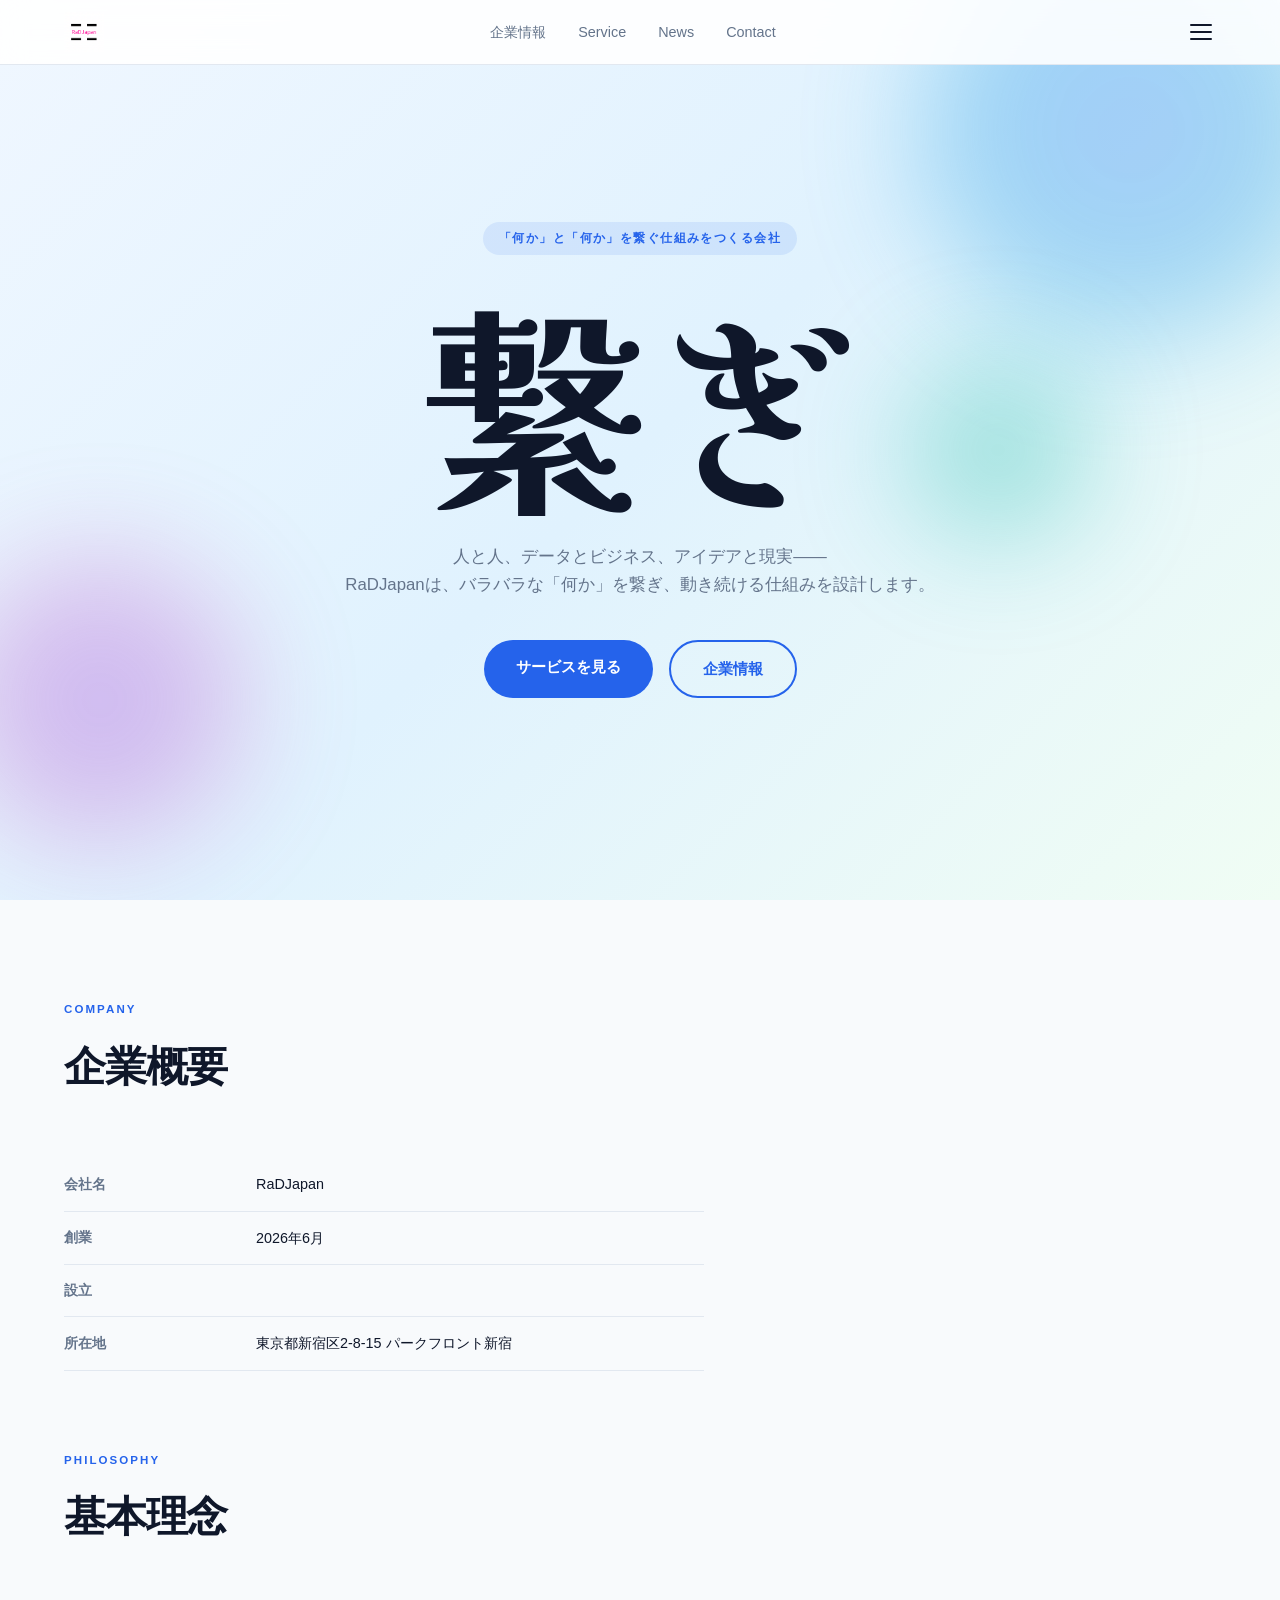
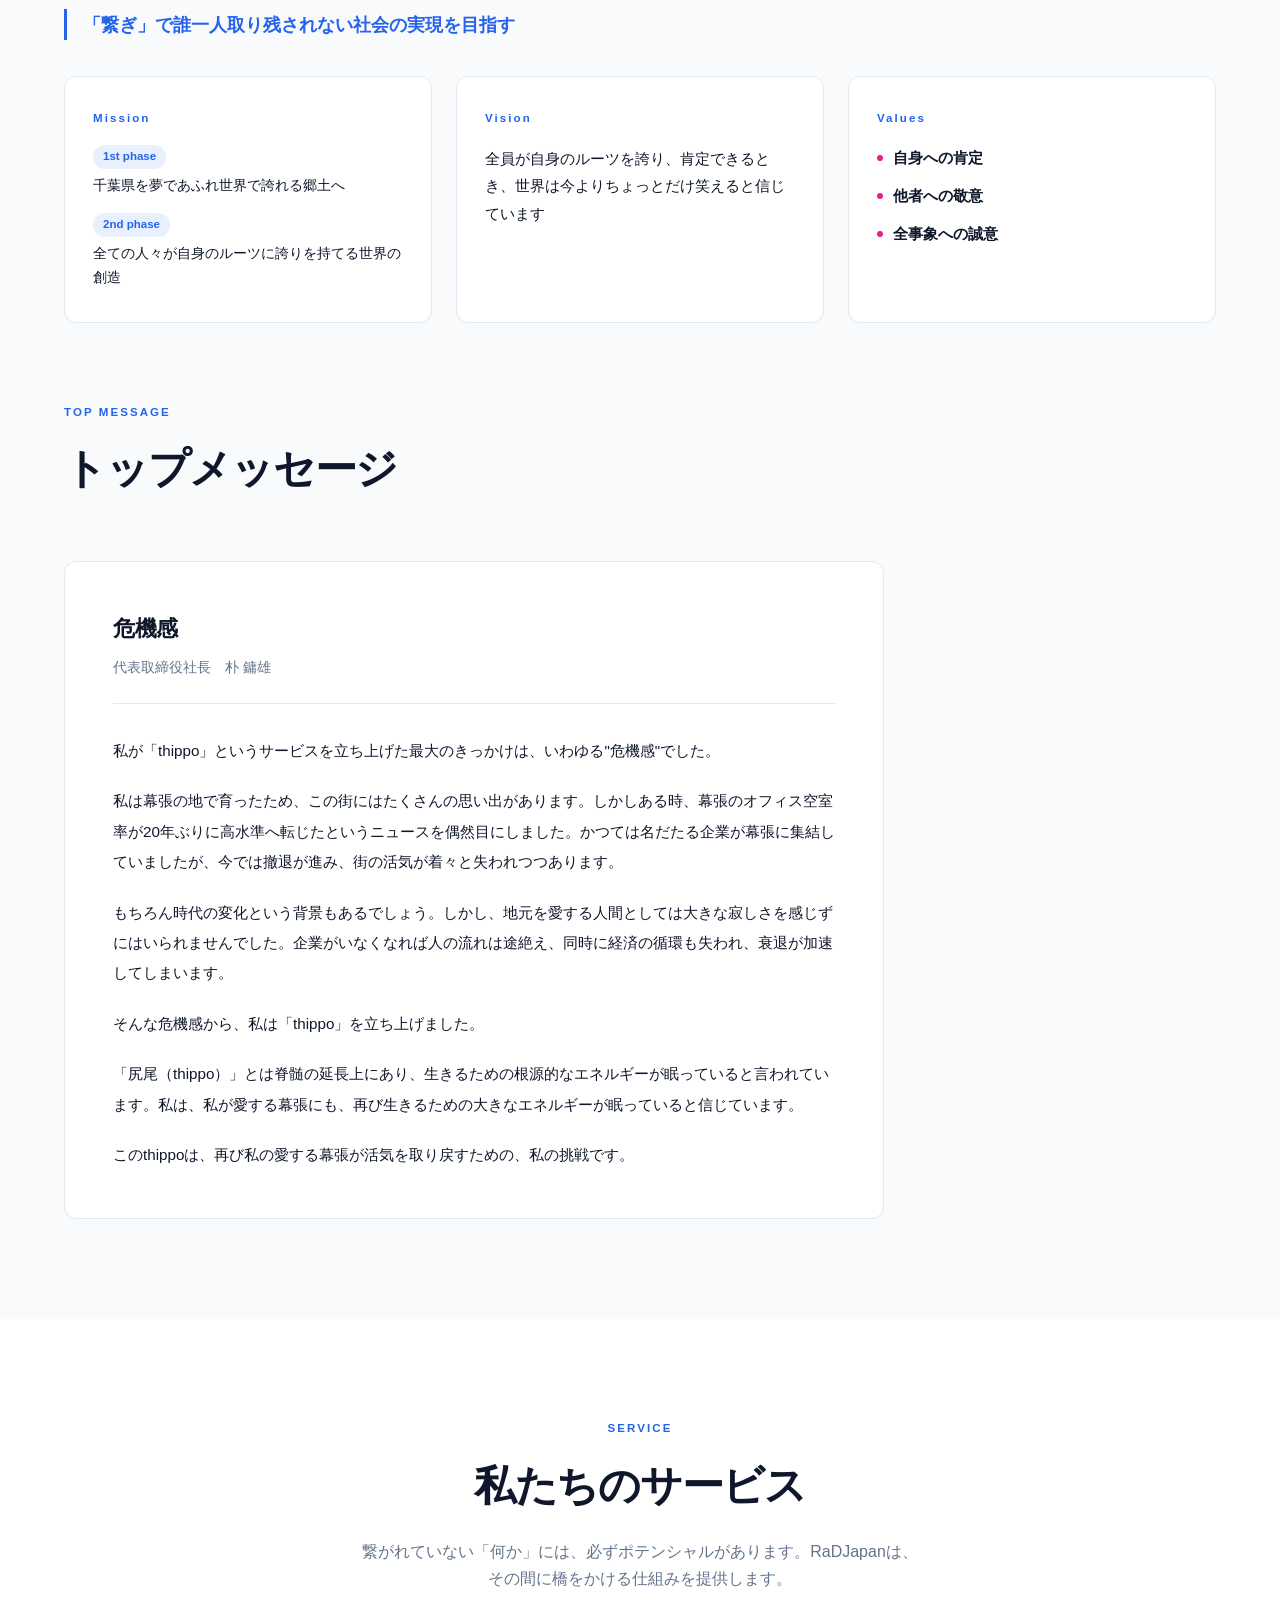
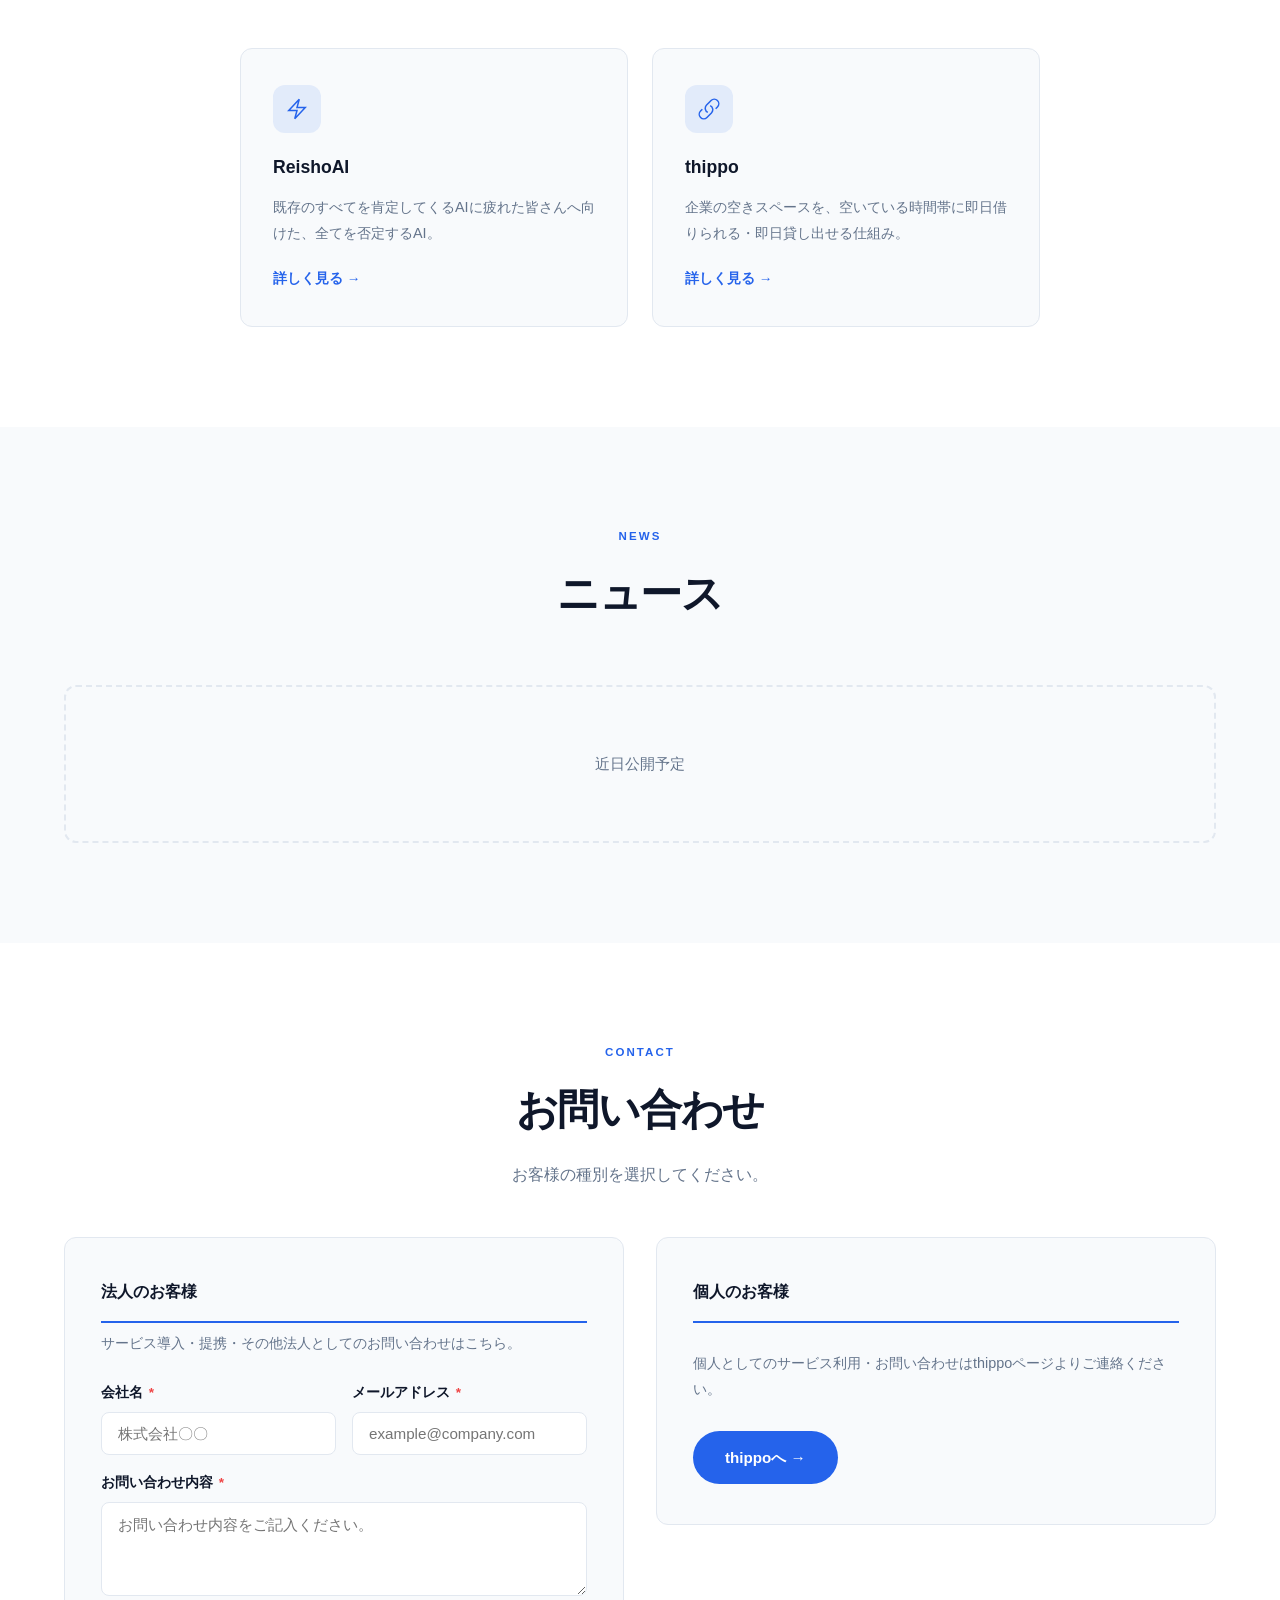
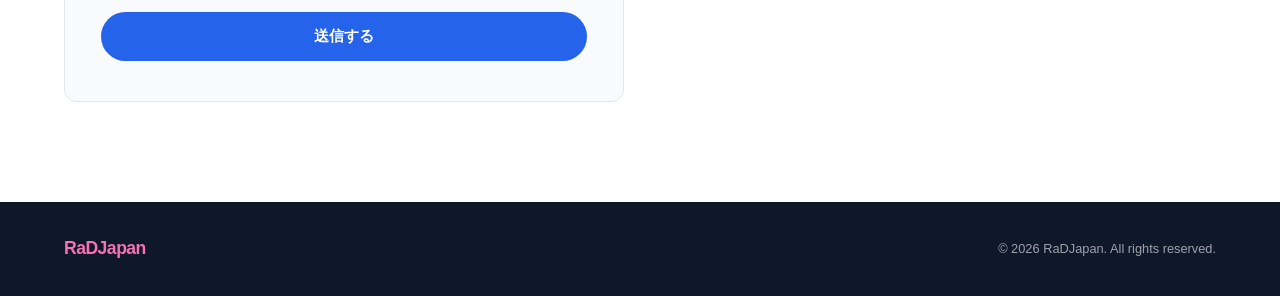
==== commit 8303d6ff: "Add company logo image, redesign hero with large 行書-style 繋ぎ Co-Authored-By: Claude Sonnet 4.6 <nore" ====
--- a/index.html
+++ b/index.html
@@ -4,6 +4,8 @@
   <meta charset="UTF-8">
   <meta name="viewport" content="width=device-width, initial-scale=1.0">
   <title>RaDJapan | 繋ぎで誰一人取り残されない社会へ</title>
+  <link rel="preconnect" href="https://fonts.googleapis.com">
+  <link href="https://fonts.googleapis.com/css2?family=Kaisei+HarunoUmi:wght@700&display=swap" rel="stylesheet">
   <link rel="stylesheet" href="style.css">
 </head>
 <body>
@@ -11,7 +13,7 @@
   <!-- ナビゲーション -->
   <header class="header">
     <nav class="nav">
-      <a href="#home" class="logo">RaDJapan</a>
+      <a href="#home" class="logo"><img src="logo.png" alt="RaDJapan" class="logo-img"></a>
       <ul class="nav-links">
         <li><a href="#company">企業情報</a></li>
         <li><a href="#service">Service</a></li>
@@ -26,19 +28,19 @@
 
   <!-- Hero -->
   <section class="hero" id="home">
+    <div class="hero-visual">
+      <div class="orb orb-1"></div>
+      <div class="orb orb-2"></div>
+      <div class="orb orb-3"></div>
+    </div>
     <div class="hero-content">
       <p class="hero-label">「何か」と「何か」を繋ぐ仕組みをつくる会社</p>
-      <h1 class="hero-title">点と点を繋ぐ、<br>「仕組み」をつくる。</h1>
+      <h1 class="hero-kanji">繋ぎ</h1>
       <p class="hero-sub">人と人、データとビジネス、アイデアと現実——<br>RaDJapanは、バラバラな「何か」を繋ぎ、動き続ける仕組みを設計します。</p>
       <div class="hero-actions">
         <a href="#service" class="btn-primary">サービスを見る</a>
         <a href="#company" class="btn-outline">企業情報</a>
       </div>
-    </div>
-    <div class="hero-visual">
-      <div class="orb orb-1"></div>
-      <div class="orb orb-2"></div>
-      <div class="orb orb-3"></div>
     </div>
   </section>
 
@@ -157,7 +159,7 @@
           <p>既存のすべてを肯定してくるAIに疲れた皆さんへ向けた、全てを否定するAI。</p>
           <span class="service-link-label">詳しく見る →</span>
         </a>
-        <a class="service-card service-card--link" href="https://lie.ee/WWwVzhB" target="_blank" rel="noopener noreferrer">
+        <a class="service-card service-card--link" href="https://lin.ee/WWwVxhB" target="_blank" rel="noopener noreferrer">
           <div class="service-icon">
             <svg viewBox="0 0 24 24" fill="none" stroke="currentColor" stroke-width="1.5">
               <path d="M13.19 8.688a4.5 4.5 0 011.242 7.244l-4.5 4.5a4.5 4.5 0 01-6.364-6.364l1.757-1.757m13.35-.622l1.757-1.757a4.5 4.5 0 00-6.364-6.364l-4.5 4.5a4.5 4.5 0 001.242 7.244"/>
@@ -219,7 +221,7 @@
         <div class="contact-card contact-card--individual">
           <div class="contact-card-label">個人のお客様</div>
           <p class="contact-card-desc">個人としてのサービス利用・お問い合わせはthippoページよりご連絡ください。</p>
-          <a href="https://lie.ee/WWwVzhB" target="_blank" rel="noopener noreferrer" class="btn-primary contact-individual-btn">thippoへ →</a>
+          <a href="https://lin.ee/WWwVxhB" target="_blank" rel="noopener noreferrer" class="btn-primary contact-individual-btn">thippoへ →</a>
         </div>
 
       </div>
--- a/style.css
+++ b/style.css
@@ -42,11 +42,15 @@
 }
 
 .logo {
-  font-size: 1.25rem;
-  font-weight: 800;
-  color: #e91e8c;
   text-decoration: none;
-  letter-spacing: -0.03em;
+  display: flex;
+  align-items: center;
+}
+
+.logo-img {
+  height: 40px;
+  width: auto;
+  display: block;
 }
 
 .nav-links {
@@ -114,16 +118,19 @@
   letter-spacing: 0.12em;
   padding: 6px 16px;
   border-radius: 999px;
-  margin-bottom: 24px;
-}
-
-.hero-title {
-  font-size: clamp(2.2rem, 5vw, 3.5rem);
-  font-weight: 900;
-  line-height: 1.2;
-  letter-spacing: -0.04em;
-  color: var(--text);
-  margin-bottom: 20px;
+  margin-bottom: 32px;
+}
+
+.hero-kanji {
+  font-family: 'Kaisei HarunoUmi', 'Hiragino Mincho ProN', 'Yu Mincho', serif;
+  font-size: clamp(7rem, 18vw, 14rem);
+  font-weight: 700;
+  line-height: 1;
+  color: var(--text);
+  letter-spacing: -0.02em;
+  margin-bottom: 32px;
+  position: relative;
+  display: inline-block;
 }
 
 .hero-sub {
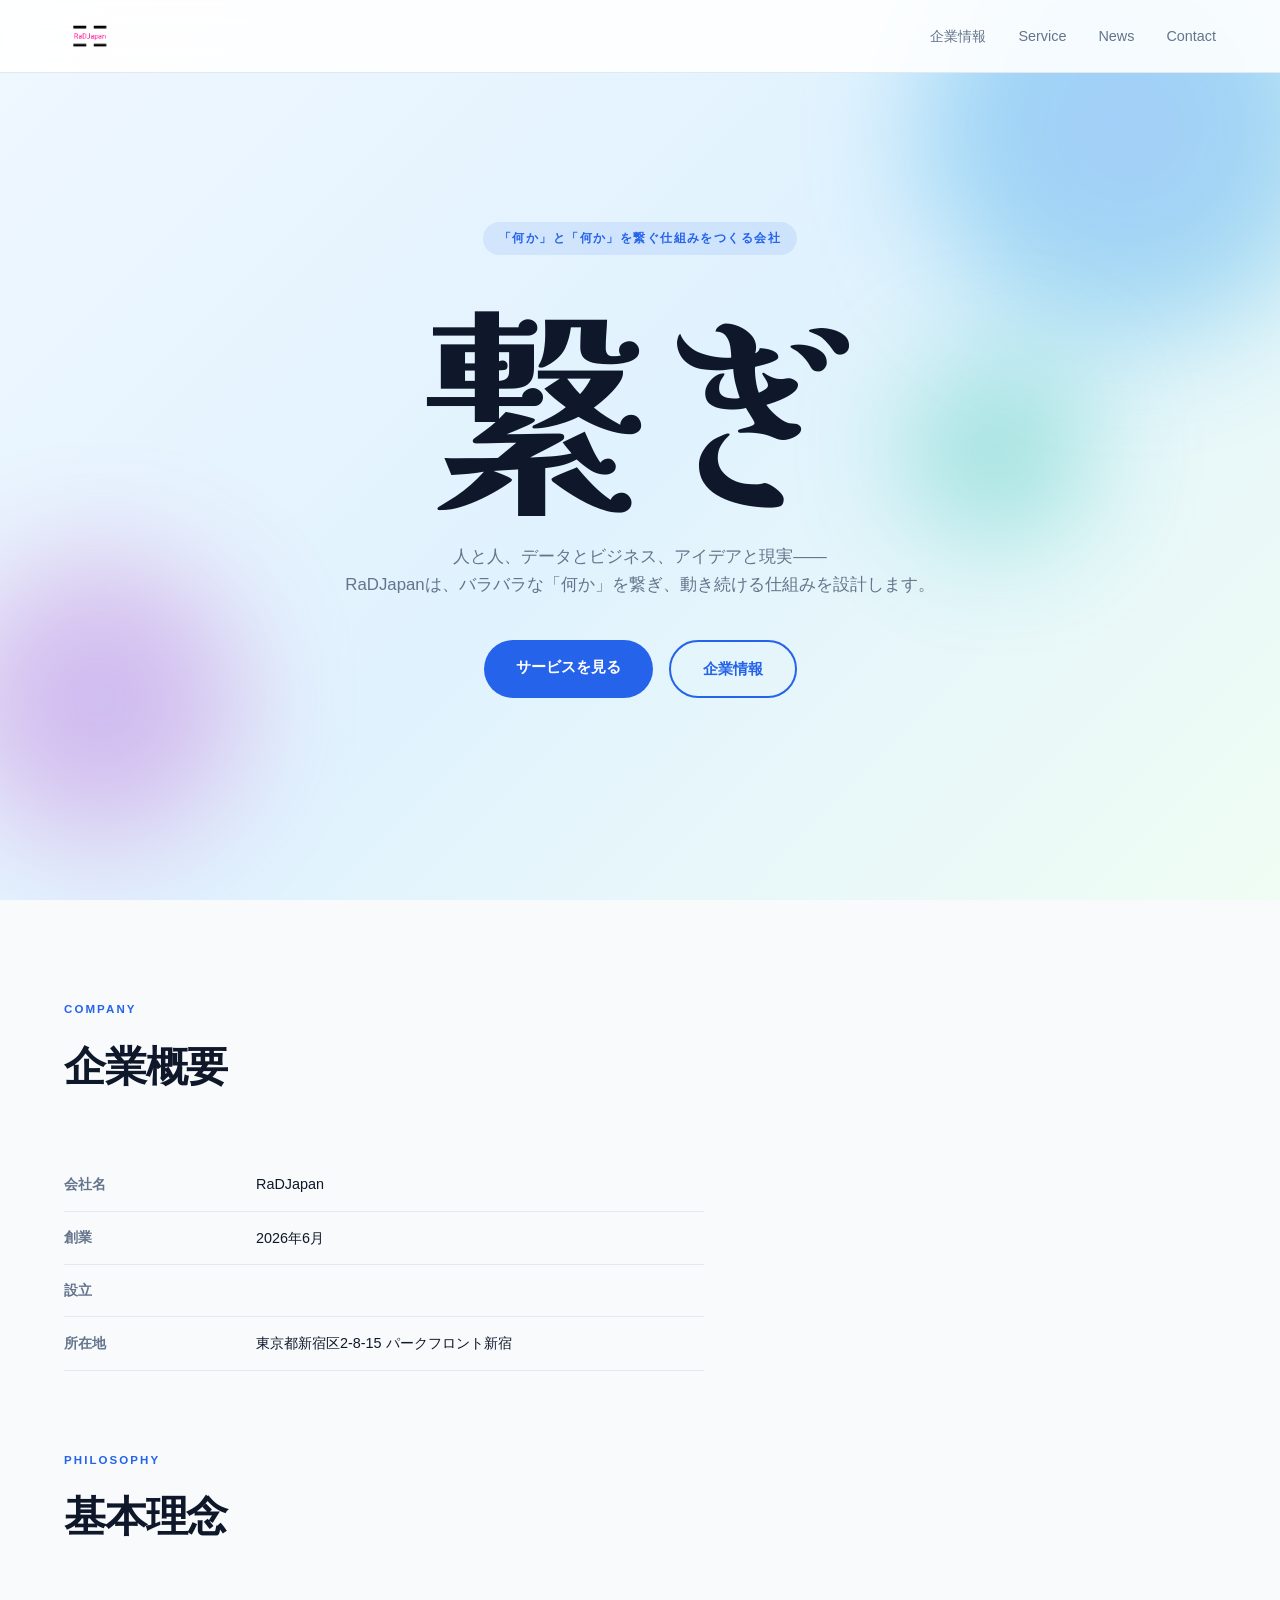
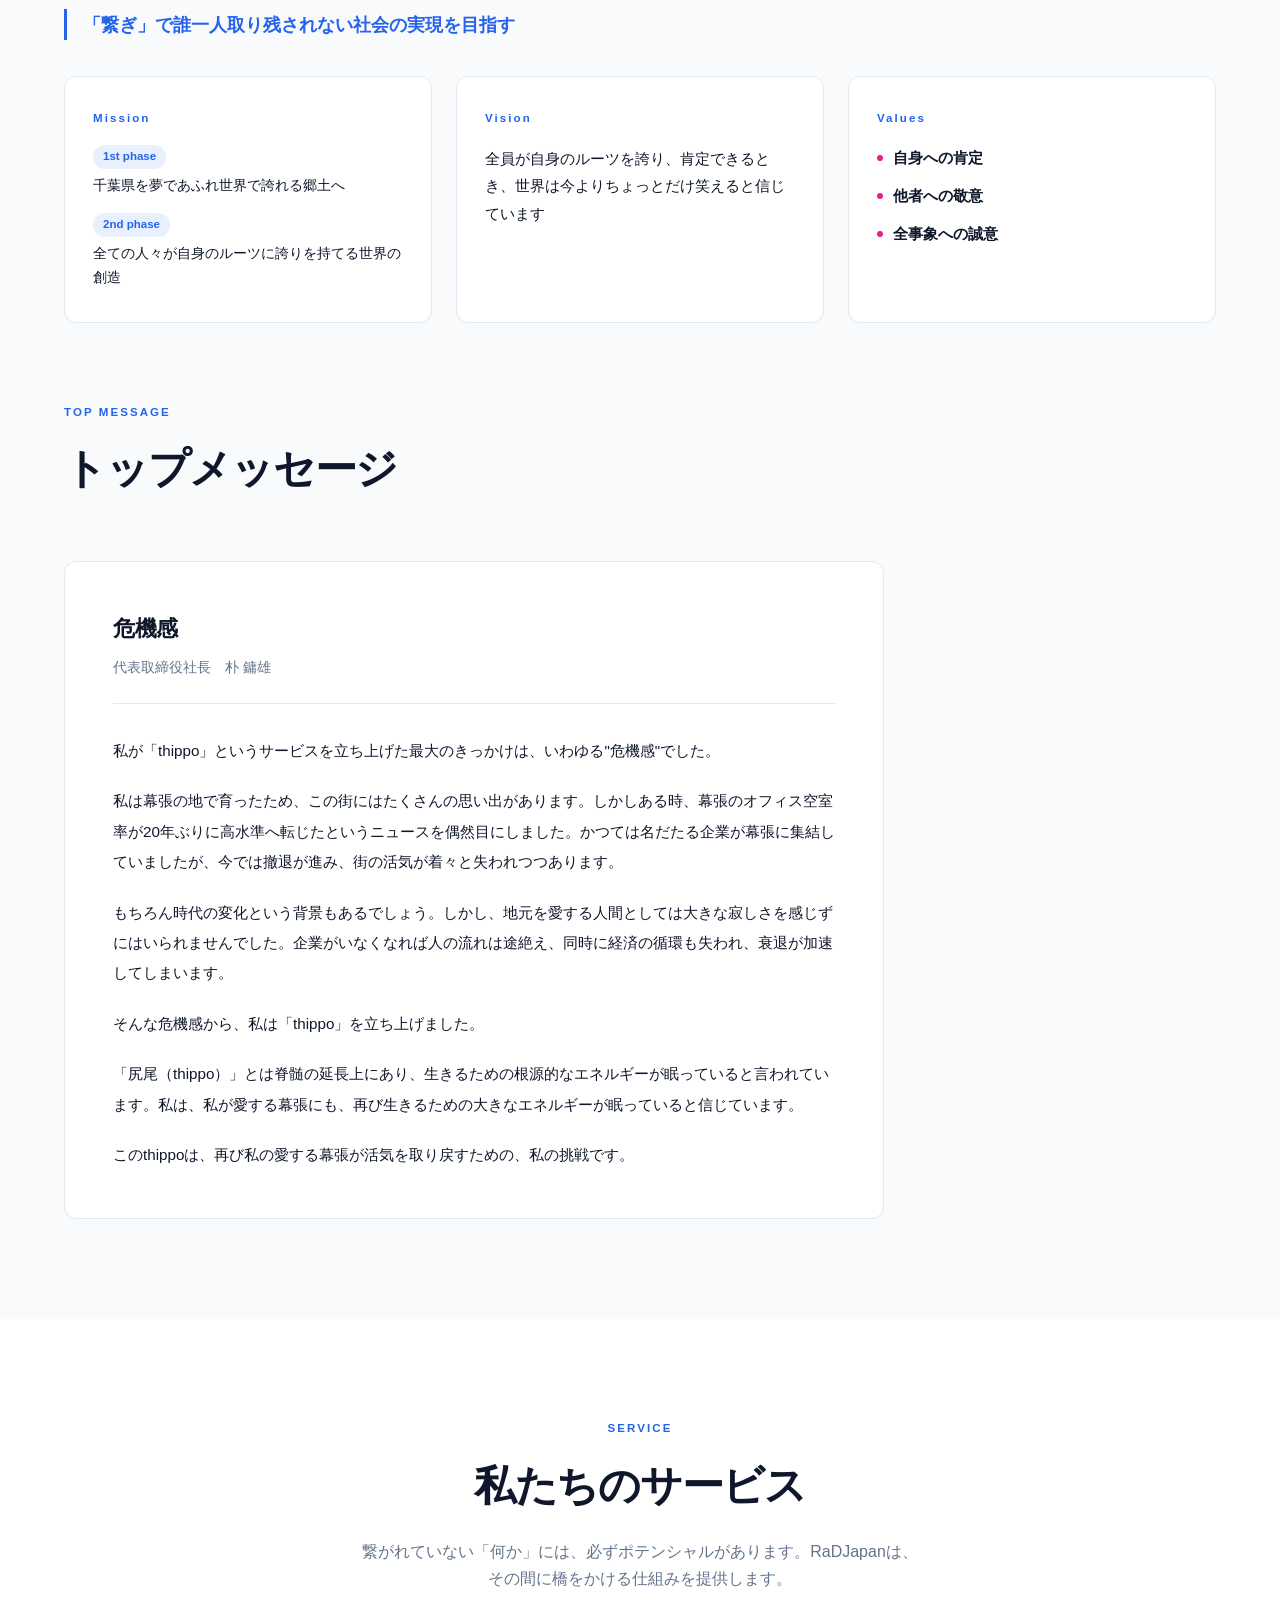
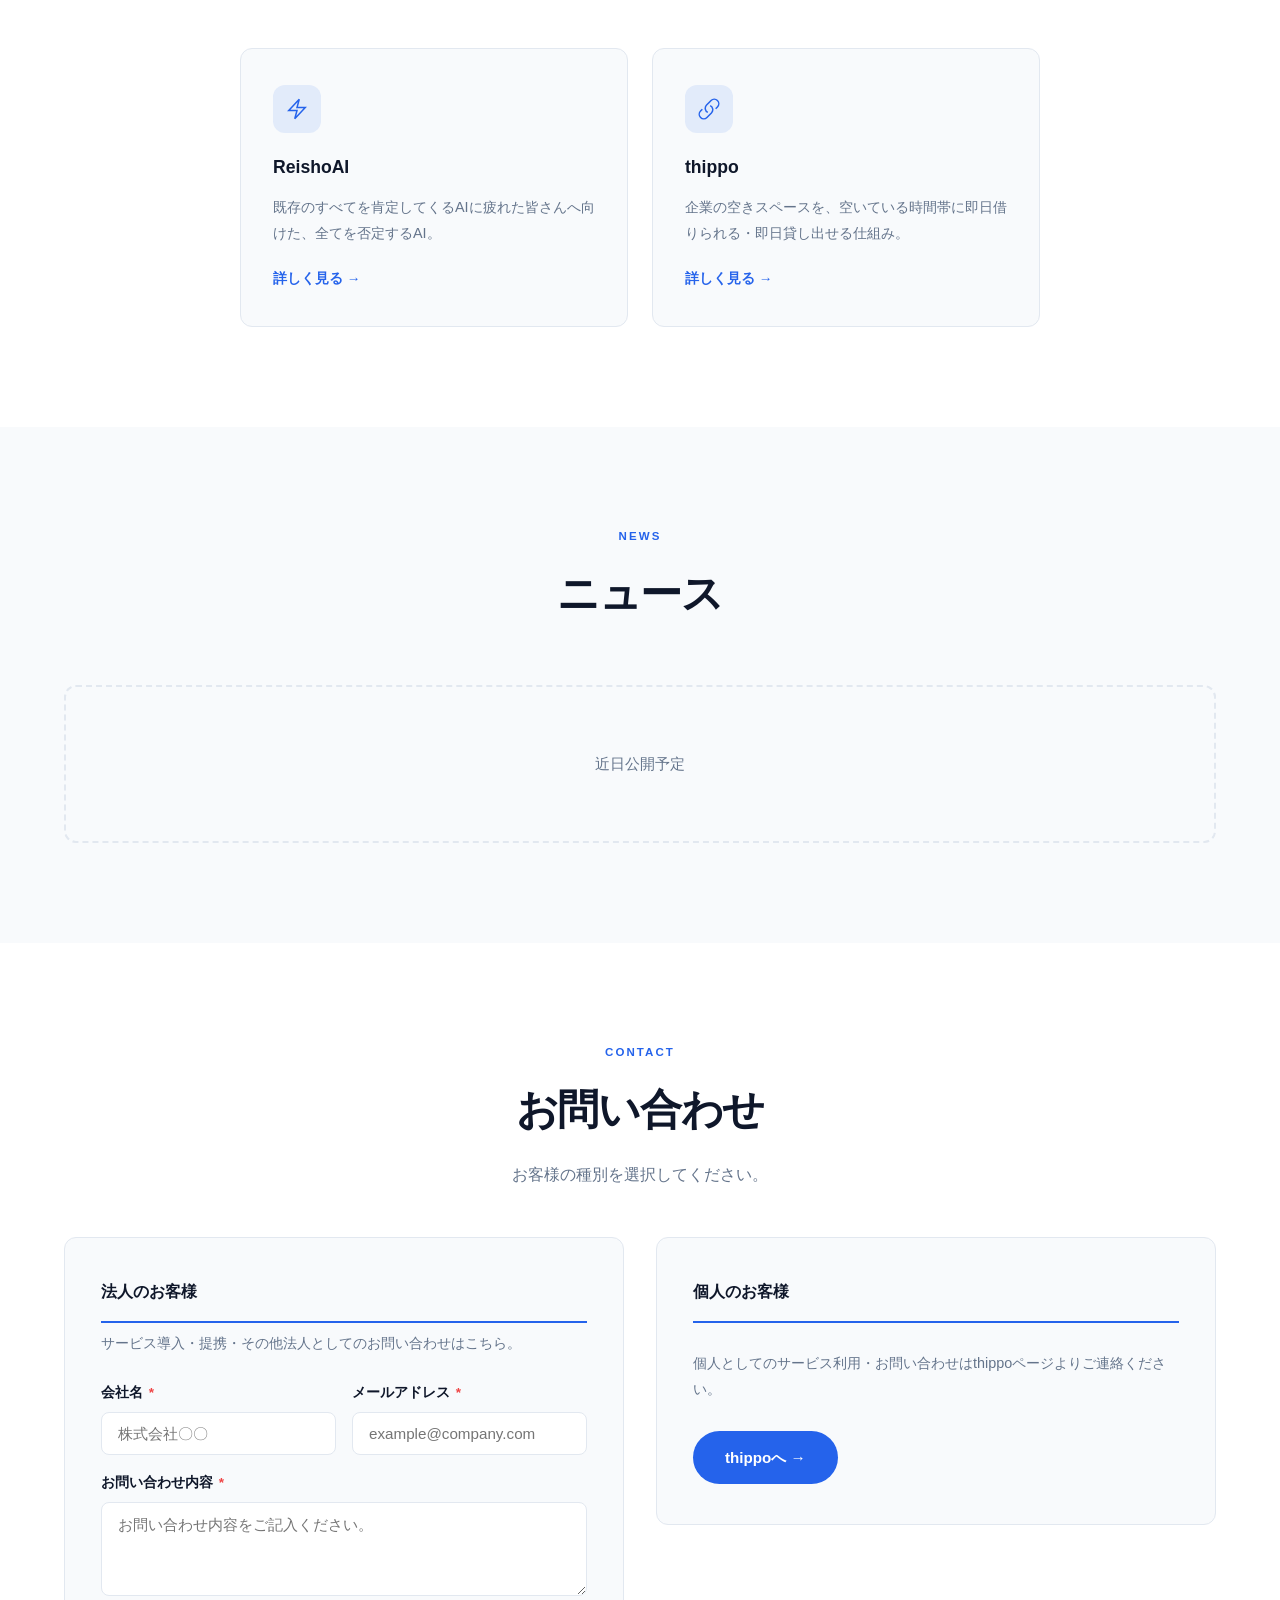
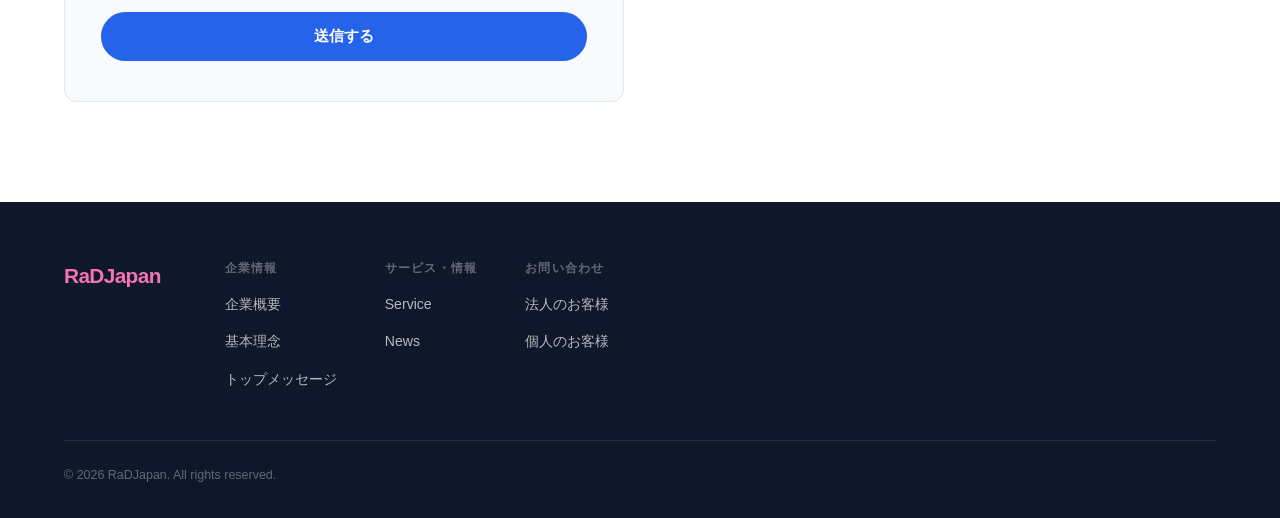
==== commit a23edf6e: "Enlarge logo, fix hamburger menu, add sitemap footer - Header height 72px, logo 52px - Hamburger ope" ====
--- a/index.html
+++ b/index.html
@@ -77,7 +77,7 @@
       </div>
 
       <!-- 基本理念 -->
-      <div class="company-block">
+      <div class="company-block" id="philosophy">
         <div class="section-header left">
           <p class="section-label">PHILOSOPHY</p>
           <h2>基本理念</h2>
@@ -116,7 +116,7 @@
       </div>
 
       <!-- トップメッセージ -->
-      <div class="company-block">
+      <div class="company-block" id="message">
         <div class="section-header left">
           <p class="section-label">TOP MESSAGE</p>
           <h2>トップメッセージ</h2>
@@ -196,7 +196,7 @@
       </div>
       <div class="contact-grid">
 
-        <div class="contact-card">
+        <div class="contact-card" id="contact-corporate">
           <div class="contact-card-label">法人のお客様</div>
           <p class="contact-card-desc">サービス導入・提携・その他法人としてのお問い合わせはこちら。</p>
           <form class="contact-form" id="contactForm">
@@ -218,7 +218,7 @@
           </form>
         </div>
 
-        <div class="contact-card contact-card--individual">
+        <div class="contact-card contact-card--individual" id="contact-individual">
           <div class="contact-card-label">個人のお客様</div>
           <p class="contact-card-desc">個人としてのサービス利用・お問い合わせはthippoページよりご連絡ください。</p>
           <a href="https://lin.ee/WWwVxhB" target="_blank" rel="noopener noreferrer" class="btn-primary contact-individual-btn">thippoへ →</a>
@@ -230,9 +230,37 @@
 
   <!-- フッター -->
   <footer class="footer">
-    <div class="container footer-inner">
-      <p class="footer-logo">RaDJapan</p>
-      <p class="footer-copy">&copy; 2026 RaDJapan. All rights reserved.</p>
+    <div class="container">
+      <div class="footer-top">
+        <p class="footer-logo">RaDJapan</p>
+        <nav class="footer-nav">
+          <div class="footer-nav-col">
+            <p class="footer-nav-head">企業情報</p>
+            <ul>
+              <li><a href="#company">企業概要</a></li>
+              <li><a href="#philosophy">基本理念</a></li>
+              <li><a href="#message">トップメッセージ</a></li>
+            </ul>
+          </div>
+          <div class="footer-nav-col">
+            <p class="footer-nav-head">サービス・情報</p>
+            <ul>
+              <li><a href="#service">Service</a></li>
+              <li><a href="#news">News</a></li>
+            </ul>
+          </div>
+          <div class="footer-nav-col">
+            <p class="footer-nav-head">お問い合わせ</p>
+            <ul>
+              <li><a href="#contact-corporate">法人のお客様</a></li>
+              <li><a href="#contact-individual">個人のお客様</a></li>
+            </ul>
+          </div>
+        </nav>
+      </div>
+      <div class="footer-bottom">
+        <p>&copy; 2026 RaDJapan. All rights reserved.</p>
+      </div>
     </div>
   </footer>
 
--- a/style.css
+++ b/style.css
@@ -35,7 +35,7 @@
   max-width: 1200px;
   margin: 0 auto;
   padding: 0 24px;
-  height: 64px;
+  height: 72px;
   display: flex;
   align-items: center;
   justify-content: space-between;
@@ -48,7 +48,7 @@
 }
 
 .logo-img {
-  height: 40px;
+  height: 52px;
   width: auto;
   display: block;
 }
@@ -582,48 +582,95 @@
 .footer {
   background: var(--text);
   color: rgba(255,255,255,0.6);
-  padding: 32px 0;
-}
-
-.footer-inner {
-  display: flex;
-  align-items: center;
-  justify-content: space-between;
+  padding: 56px 0 32px;
+}
+
+.footer-top {
+  display: flex;
+  gap: 64px;
+  align-items: flex-start;
+  margin-bottom: 48px;
   flex-wrap: wrap;
-  gap: 12px;
 }
 
 .footer-logo {
-  font-size: 1.1rem;
+  font-size: 1.3rem;
   font-weight: 800;
   color: #f472b6;
   letter-spacing: -0.03em;
-}
-
-.footer-copy { font-size: 0.8rem; }
+  flex-shrink: 0;
+}
+
+.footer-nav {
+  display: flex;
+  gap: 48px;
+  flex-wrap: wrap;
+  flex: 1;
+}
+
+.footer-nav-col ul {
+  list-style: none;
+  display: flex;
+  flex-direction: column;
+  gap: 10px;
+  margin-top: 12px;
+}
+
+.footer-nav-head {
+  font-size: 0.75rem;
+  font-weight: 700;
+  letter-spacing: 0.1em;
+  color: rgba(255,255,255,0.35);
+}
+
+.footer-nav-col a {
+  text-decoration: none;
+  color: rgba(255,255,255,0.7);
+  font-size: 0.88rem;
+  transition: color 0.2s;
+}
+
+.footer-nav-col a:hover { color: #fff; }
+
+.footer-bottom {
+  border-top: 1px solid rgba(255,255,255,0.1);
+  padding-top: 24px;
+  font-size: 0.78rem;
+  color: rgba(255,255,255,0.35);
+}
 
 /* ========== RESPONSIVE ========== */
+/* ハンバーガーは常時表示、PCではnav-linksを出す */
+@media (min-width: 769px) {
+  .nav-links { display: flex !important; }
+  .hamburger { display: none; }
+}
+
 @media (max-width: 768px) {
-  .nav-links { display: none; }
-
-  .nav-links.open {
-    display: flex;
+  .nav-links {
+    display: none;
     flex-direction: column;
     position: absolute;
-    top: 64px; left: 0; right: 0;
+    top: 72px; left: 0; right: 0;
     background: #fff;
     border-bottom: 1px solid var(--border);
-    padding: 20px 24px;
-    gap: 16px;
+    padding: 24px;
+    gap: 20px;
+    z-index: 99;
+    box-shadow: 0 8px 24px rgba(15,23,42,0.1);
+  }
+
+  .nav-links.open { display: flex !important; }
+
+  .nav-links a {
+    font-size: 1rem;
+    color: var(--text);
   }
 
   .contact-grid { grid-template-columns: 1fr; }
   .form-row { grid-template-columns: 1fr; }
   .message-box { padding: 28px 20px; }
-
-  .services-grid--two {
-    grid-template-columns: 1fr;
-  }
-
-  .footer-inner { flex-direction: column; text-align: center; }
-}
+  .services-grid--two { grid-template-columns: 1fr; }
+  .footer-top { flex-direction: column; gap: 32px; }
+  .footer-nav { gap: 32px; }
+}
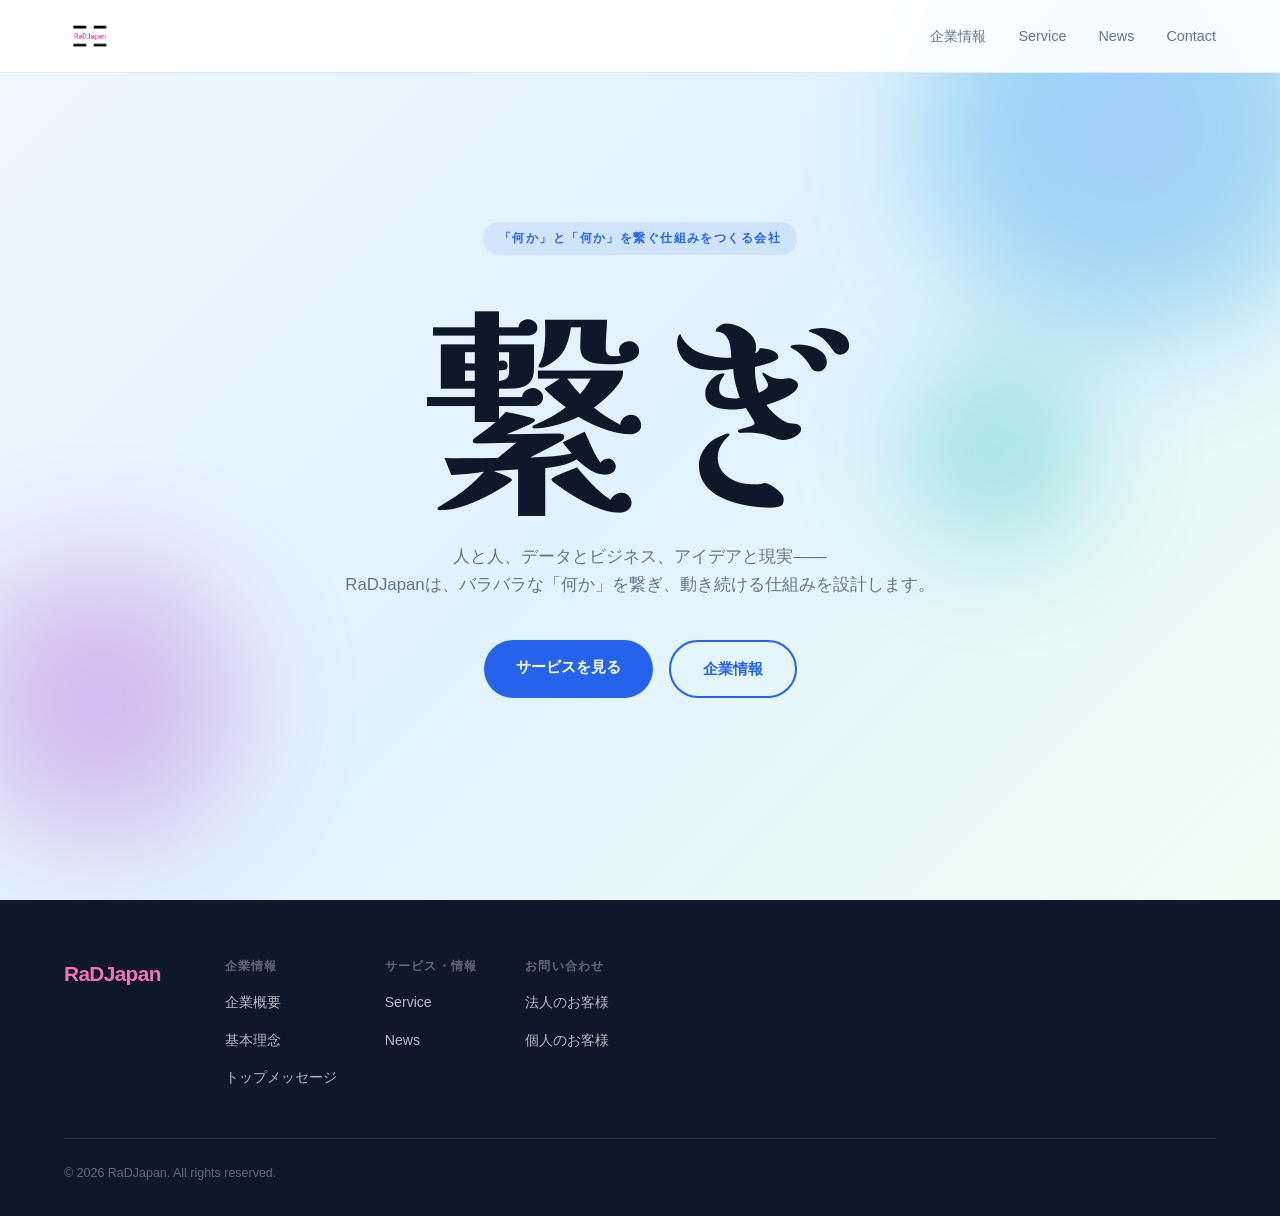
==== commit 6d8f455b: "Split into multi-page site: company / service / news / contact Each section is now a separate HTML f" ====
--- a/index.html
+++ b/index.html
@@ -10,15 +10,14 @@
 </head>
 <body>
 
-  <!-- ナビゲーション -->
   <header class="header">
     <nav class="nav">
-      <a href="#home" class="logo"><img src="logo.png" alt="RaDJapan" class="logo-img"></a>
+      <a href="index.html" class="logo"><img src="logo.png" alt="RaDJapan" class="logo-img"></a>
       <ul class="nav-links">
-        <li><a href="#company">企業情報</a></li>
-        <li><a href="#service">Service</a></li>
-        <li><a href="#news">News</a></li>
-        <li><a href="#contact">Contact</a></li>
+        <li><a href="company.html">企業情報</a></li>
+        <li><a href="service.html">Service</a></li>
+        <li><a href="news.html">News</a></li>
+        <li><a href="contact.html">Contact</a></li>
       </ul>
       <button class="hamburger" aria-label="メニュー">
         <span></span><span></span><span></span>
@@ -26,7 +25,6 @@
     </nav>
   </header>
 
-  <!-- Hero -->
   <section class="hero" id="home">
     <div class="hero-visual">
       <div class="orb orb-1"></div>
@@ -38,197 +36,12 @@
       <h1 class="hero-kanji">繋ぎ</h1>
       <p class="hero-sub">人と人、データとビジネス、アイデアと現実——<br>RaDJapanは、バラバラな「何か」を繋ぎ、動き続ける仕組みを設計します。</p>
       <div class="hero-actions">
-        <a href="#service" class="btn-primary">サービスを見る</a>
-        <a href="#company" class="btn-outline">企業情報</a>
+        <a href="service.html" class="btn-primary">サービスを見る</a>
+        <a href="company.html" class="btn-outline">企業情報</a>
       </div>
     </div>
   </section>
 
-  <!-- 企業情報 -->
-  <section class="company" id="company">
-    <div class="container">
-
-      <!-- 企業概要 -->
-      <div class="company-block">
-        <div class="section-header left">
-          <p class="section-label">COMPANY</p>
-          <h2>企業概要</h2>
-        </div>
-        <table class="about-table">
-          <tbody>
-            <tr>
-              <th>会社名</th>
-              <td>RaDJapan</td>
-            </tr>
-            <tr>
-              <th>創業</th>
-              <td>2026年6月</td>
-            </tr>
-            <tr>
-              <th>設立</th>
-              <td></td>
-            </tr>
-            <tr>
-              <th>所在地</th>
-              <td>東京都新宿区2-8-15 パークフロント新宿</td>
-            </tr>
-          </tbody>
-        </table>
-      </div>
-
-      <!-- 基本理念 -->
-      <div class="company-block" id="philosophy">
-        <div class="section-header left">
-          <p class="section-label">PHILOSOPHY</p>
-          <h2>基本理念</h2>
-        </div>
-        <p class="philosophy-tagline">「繋ぎ」で誰一人取り残されない社会の実現を目指す</p>
-
-        <div class="philosophy-grid">
-          <div class="philosophy-card">
-            <p class="phil-label">Mission</p>
-            <div class="phil-phases">
-              <div class="phil-phase">
-                <span class="phase-tag">1st phase</span>
-                <p>千葉県を夢であふれ世界で誇れる郷土へ</p>
-              </div>
-              <div class="phil-phase">
-                <span class="phase-tag">2nd phase</span>
-                <p>全ての人々が自身のルーツに誇りを持てる世界の創造</p>
-              </div>
-            </div>
-          </div>
-
-          <div class="philosophy-card">
-            <p class="phil-label">Vision</p>
-            <p class="phil-body">全員が自身のルーツを誇り、肯定できるとき、世界は今よりちょっとだけ笑えると信じています</p>
-          </div>
-
-          <div class="philosophy-card">
-            <p class="phil-label">Values</p>
-            <ul class="values-list">
-              <li>自身への肯定</li>
-              <li>他者への敬意</li>
-              <li>全事象への誠意</li>
-            </ul>
-          </div>
-        </div>
-      </div>
-
-      <!-- トップメッセージ -->
-      <div class="company-block" id="message">
-        <div class="section-header left">
-          <p class="section-label">TOP MESSAGE</p>
-          <h2>トップメッセージ</h2>
-        </div>
-        <div class="message-box">
-          <div class="message-meta">
-            <p class="message-title-label">危機感</p>
-            <p class="message-author">代表取締役社長　朴 鏞雄</p>
-          </div>
-          <div class="message-body">
-            <p>私が「thippo」というサービスを立ち上げた最大のきっかけは、いわゆる"危機感"でした。</p>
-            <p>私は幕張の地で育ったため、この街にはたくさんの思い出があります。しかしある時、幕張のオフィス空室率が20年ぶりに高水準へ転じたというニュースを偶然目にしました。かつては名だたる企業が幕張に集結していましたが、今では撤退が進み、街の活気が着々と失われつつあります。</p>
-            <p>もちろん時代の変化という背景もあるでしょう。しかし、地元を愛する人間としては大きな寂しさを感じずにはいられませんでした。企業がいなくなれば人の流れは途絶え、同時に経済の循環も失われ、衰退が加速してしまいます。</p>
-            <p>そんな危機感から、私は「thippo」を立ち上げました。</p>
-            <p>「尻尾（thippo）」とは脊髄の延長上にあり、生きるための根源的なエネルギーが眠っていると言われています。私は、私が愛する幕張にも、再び生きるための大きなエネルギーが眠っていると信じています。</p>
-            <p>このthippoは、再び私の愛する幕張が活気を取り戻すための、私の挑戦です。</p>
-          </div>
-        </div>
-      </div>
-
-    </div>
-  </section>
-
-  <!-- Service -->
-  <section class="services" id="service">
-    <div class="container">
-      <div class="section-header">
-        <p class="section-label">SERVICE</p>
-        <h2>私たちのサービス</h2>
-        <p class="section-desc">繋がれていない「何か」には、必ずポテンシャルがあります。RaDJapanは、その間に橋をかける仕組みを提供します。</p>
-      </div>
-      <div class="services-grid services-grid--two">
-        <a class="service-card service-card--link" href="https://reisho-ai.vercel.app/" target="_blank" rel="noopener noreferrer">
-          <div class="service-icon">
-            <svg viewBox="0 0 24 24" fill="none" stroke="currentColor" stroke-width="1.5">
-              <path d="M3.75 13.5l10.5-11.25L12 10.5h8.25L9.75 21.75 12 13.5H3.75z"/>
-            </svg>
-          </div>
-          <h3>ReishoAI</h3>
-          <p>既存のすべてを肯定してくるAIに疲れた皆さんへ向けた、全てを否定するAI。</p>
-          <span class="service-link-label">詳しく見る →</span>
-        </a>
-        <a class="service-card service-card--link" href="https://lin.ee/WWwVxhB" target="_blank" rel="noopener noreferrer">
-          <div class="service-icon">
-            <svg viewBox="0 0 24 24" fill="none" stroke="currentColor" stroke-width="1.5">
-              <path d="M13.19 8.688a4.5 4.5 0 011.242 7.244l-4.5 4.5a4.5 4.5 0 01-6.364-6.364l1.757-1.757m13.35-.622l1.757-1.757a4.5 4.5 0 00-6.364-6.364l-4.5 4.5a4.5 4.5 0 001.242 7.244"/>
-            </svg>
-          </div>
-          <h3>thippo</h3>
-          <p>企業の空きスペースを、空いている時間帯に即日借りられる・即日貸し出せる仕組み。</p>
-          <span class="service-link-label">詳しく見る →</span>
-        </a>
-      </div>
-    </div>
-  </section>
-
-  <!-- News -->
-  <section class="news" id="news">
-    <div class="container">
-      <div class="section-header">
-        <p class="section-label">NEWS</p>
-        <h2>ニュース</h2>
-      </div>
-      <div class="news-empty">
-        <p>近日公開予定</p>
-      </div>
-    </div>
-  </section>
-
-  <!-- Contact -->
-  <section class="contact" id="contact">
-    <div class="container contact-inner">
-      <div class="section-header">
-        <p class="section-label">CONTACT</p>
-        <h2>お問い合わせ</h2>
-        <p class="section-desc">お客様の種別を選択してください。</p>
-      </div>
-      <div class="contact-grid">
-
-        <div class="contact-card" id="contact-corporate">
-          <div class="contact-card-label">法人のお客様</div>
-          <p class="contact-card-desc">サービス導入・提携・その他法人としてのお問い合わせはこちら。</p>
-          <form class="contact-form" id="contactForm">
-            <div class="form-row">
-              <div class="form-group">
-                <label for="c-name">会社名 <span>*</span></label>
-                <input type="text" id="c-name" name="company" placeholder="株式会社〇〇" required>
-              </div>
-              <div class="form-group">
-                <label for="c-email">メールアドレス <span>*</span></label>
-                <input type="email" id="c-email" name="email" placeholder="example@company.com" required>
-              </div>
-            </div>
-            <div class="form-group">
-              <label for="c-message">お問い合わせ内容 <span>*</span></label>
-              <textarea id="c-message" name="message" rows="4" placeholder="お問い合わせ内容をご記入ください。" required></textarea>
-            </div>
-            <button type="submit" class="btn-primary">送信する</button>
-          </form>
-        </div>
-
-        <div class="contact-card contact-card--individual" id="contact-individual">
-          <div class="contact-card-label">個人のお客様</div>
-          <p class="contact-card-desc">個人としてのサービス利用・お問い合わせはthippoページよりご連絡ください。</p>
-          <a href="https://lin.ee/WWwVxhB" target="_blank" rel="noopener noreferrer" class="btn-primary contact-individual-btn">thippoへ →</a>
-        </div>
-
-      </div>
-    </div>
-  </section>
-
-  <!-- フッター -->
   <footer class="footer">
     <div class="container">
       <div class="footer-top">
@@ -237,23 +50,23 @@
           <div class="footer-nav-col">
             <p class="footer-nav-head">企業情報</p>
             <ul>
-              <li><a href="#company">企業概要</a></li>
-              <li><a href="#philosophy">基本理念</a></li>
-              <li><a href="#message">トップメッセージ</a></li>
+              <li><a href="company.html#company">企業概要</a></li>
+              <li><a href="company.html#philosophy">基本理念</a></li>
+              <li><a href="company.html#message">トップメッセージ</a></li>
             </ul>
           </div>
           <div class="footer-nav-col">
             <p class="footer-nav-head">サービス・情報</p>
             <ul>
-              <li><a href="#service">Service</a></li>
-              <li><a href="#news">News</a></li>
+              <li><a href="service.html">Service</a></li>
+              <li><a href="news.html">News</a></li>
             </ul>
           </div>
           <div class="footer-nav-col">
             <p class="footer-nav-head">お問い合わせ</p>
             <ul>
-              <li><a href="#contact-corporate">法人のお客様</a></li>
-              <li><a href="#contact-individual">個人のお客様</a></li>
+              <li><a href="contact.html#contact-corporate">法人のお客様</a></li>
+              <li><a href="contact.html#contact-individual">個人のお客様</a></li>
             </ul>
           </div>
         </nav>
--- a/style.css
+++ b/style.css
@@ -88,6 +88,38 @@
   background: var(--text);
   border-radius: 2px;
   transition: 0.3s;
+}
+
+/* ========== NAV ACTIVE ========== */
+.nav-active {
+  color: var(--primary) !important;
+  font-weight: 700 !important;
+}
+
+/* ========== PAGE HERO ========== */
+.page-hero {
+  padding: 120px 0 56px;
+  background: linear-gradient(135deg, #f0f7ff 0%, #e0f2fe 60%, #f0fdf4 100%);
+  border-bottom: 1px solid var(--border);
+}
+
+.page-hero-label {
+  font-size: 0.72rem;
+  font-weight: 800;
+  letter-spacing: 0.18em;
+  color: var(--primary);
+  margin-bottom: 12px;
+}
+
+.page-hero-title {
+  font-size: clamp(2rem, 5vw, 3rem);
+  font-weight: 900;
+  letter-spacing: -0.04em;
+  color: var(--text);
+}
+
+.page-main {
+  padding: 80px 0 100px;
 }
 
 /* ========== HERO ========== */
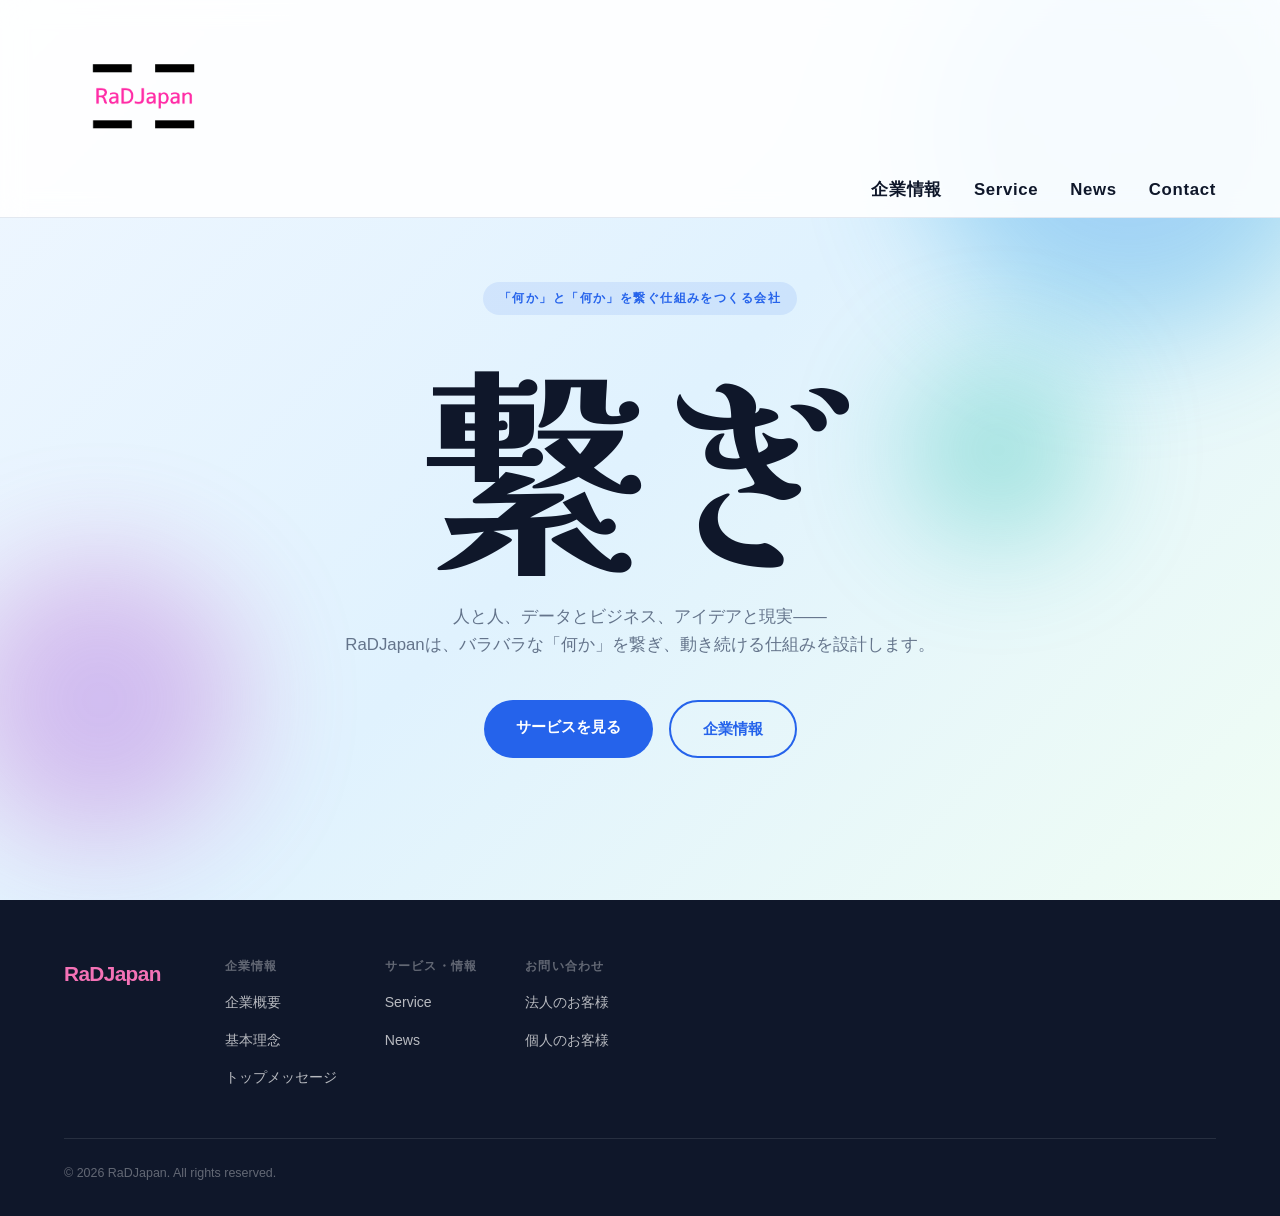
==== commit 5cd9831c: "Transparent logo, 2x size, nav links bolder/larger at header bottom - White background removed from " ====
--- a/index.html
+++ b/index.html
@@ -12,7 +12,7 @@
 
   <header class="header">
     <nav class="nav">
-      <a href="index.html" class="logo"><img src="logo.png" alt="RaDJapan" class="logo-img"></a>
+      <a href="index.html" class="logo"><img src="logo-transparent.png" alt="RaDJapan" class="logo-img"></a>
       <ul class="nav-links">
         <li><a href="company.html">企業情報</a></li>
         <li><a href="service.html">Service</a></li>
--- a/style.css
+++ b/style.css
@@ -34,11 +34,21 @@
 .nav {
   max-width: 1200px;
   margin: 0 auto;
-  padding: 0 24px;
-  height: 72px;
-  display: flex;
-  align-items: center;
-  justify-content: space-between;
+  padding: 16px 24px 0;
+  min-height: 200px;
+  display: flex;
+  flex-direction: column;
+  align-items: flex-start;
+}
+
+.nav > .logo {
+  margin-bottom: auto;
+}
+
+.nav > .nav-links,
+.nav > .hamburger {
+  align-self: flex-end;
+  margin-bottom: 12px;
 }
 
 .logo {
@@ -48,7 +58,7 @@
 }
 
 .logo-img {
-  height: 52px;
+  height: 160px;
   width: auto;
   display: block;
 }
@@ -62,9 +72,10 @@
 
 .nav-links a {
   text-decoration: none;
-  color: var(--text-muted);
-  font-size: 0.9rem;
-  font-weight: 500;
+  color: var(--text);
+  font-size: 1.05rem;
+  font-weight: 800;
+  letter-spacing: 0.04em;
   transition: color 0.2s;
 }
 
@@ -98,7 +109,7 @@
 
 /* ========== PAGE HERO ========== */
 .page-hero {
-  padding: 120px 0 56px;
+  padding: 220px 0 56px;
   background: linear-gradient(135deg, #f0f7ff 0%, #e0f2fe 60%, #f0fdf4 100%);
   border-bottom: 1px solid var(--border);
 }
@@ -128,7 +139,7 @@
   min-height: 100vh;
   display: flex;
   align-items: center;
-  padding: 100px 24px 80px;
+  padding: 220px 24px 80px;
   overflow: hidden;
   background: linear-gradient(135deg, #f0f7ff 0%, #e0f2fe 50%, #f0fdf4 100%);
 }
@@ -683,7 +694,7 @@
     display: none;
     flex-direction: column;
     position: absolute;
-    top: 72px; left: 0; right: 0;
+    top: 200px; left: 0; right: 0;
     background: #fff;
     border-bottom: 1px solid var(--border);
     padding: 24px;
